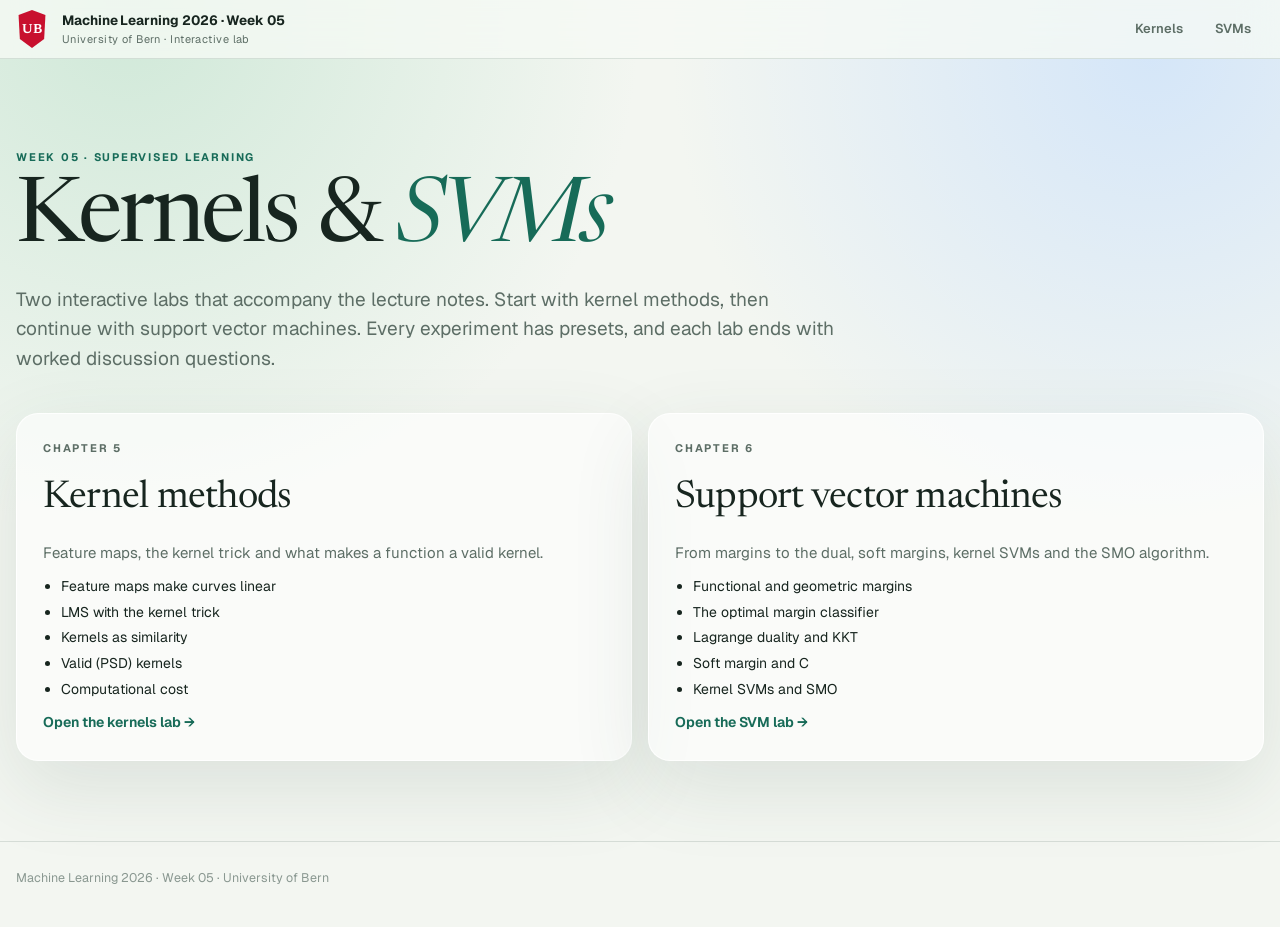
==== index.html @ 6f29e7f6 "Add Week 05 interactive labs: kernel methods and SVMs Co-Authored-By: Claude Opus 5.5 <noreply@anthr" ====
<!doctype html>
<html lang="en">
<head>
<meta charset="utf-8">
<meta name="viewport" content="width=device-width, initial-scale=1, viewport-fit=cover">
<title>Week 05 Interactive Labs</title>
<meta name="description" content="Interactive labs for Machine Learning 2026, Week 05: kernel methods and support vector machines.">
<link rel="preconnect" href="https://fonts.googleapis.com">
<link rel="preconnect" href="https://fonts.gstatic.com" crossorigin>
<link rel="stylesheet" href="https://fonts.googleapis.com/css2?family=Geist:wght@400;500;600;700&family=Geist+Mono:wght@400;600&family=Newsreader:ital,opsz,wght@0,6..72,400;0,6..72,500;1,6..72,400&display=swap">
<style>
/* Layout: sticky course header → hero with module sequence → tabbed lab modules (controls left, plots right) → worked questions.
   Visual system follows the UniBE interactive-labs Tutorial 02 look: soft green glass panels, serif display, blue/orange classes. */
:root {
  --bg: #f3f6f1;
  --bg-glow-a: rgba(180, 222, 197, .55);
  --bg-glow-b: rgba(188, 217, 255, .55);
  --fg: #17251f;
  --muted: #5d6e66;
  --faint: #8a9891;
  --line: rgba(37, 71, 58, .14);
  --panel: rgba(255, 255, 255, .58);
  --panel-2: rgba(251, 253, 250, .74);
  --panel-edge: rgba(255, 255, 255, .85);
  --header: rgba(247, 250, 245, .78);
  --primary: #176b58;
  --primary-2: #1e8f75;
  --primary-soft: rgba(225, 243, 235, .75);
  --primary-ink: #ffffff;
  --pos: #2563c9;
  --neg: #df7616;
  --pos-soft: rgba(37, 99, 201, .14);
  --neg-soft: rgba(223, 118, 22, .14);
  --bad: #c0392b;
  --good: #1f8a5b;
  --crest: #c8102e;
  --plot-bg: #fbfdfa;
  --plot-grid: rgba(30, 60, 50, .075);
  --plot-axis: rgba(30, 60, 50, .38);
  --plot-ink: #33463e;
  --shadow: 0 26px 80px rgba(46, 84, 65, .12);
  --font-display: 'Newsreader', Georgia, 'Times New Roman', serif;
  --font-body: 'Geist', 'Helvetica Neue', Arial, sans-serif;
  --font-mono: 'Geist Mono', ui-monospace, 'SF Mono', Menlo, monospace;
  --radius: 22px;
}
@media (prefers-color-scheme: dark) {
  :root:not([data-theme="light"]) {
    --bg: #0e1613;
    --bg-glow-a: rgba(40, 110, 85, .28);
    --bg-glow-b: rgba(50, 85, 140, .25);
    --fg: #e2ebe6;
    --muted: #9fb0a8;
    --faint: #73847c;
    --line: rgba(200, 230, 215, .12);
    --panel: rgba(24, 36, 31, .66);
    --panel-2: rgba(20, 30, 26, .8);
    --panel-edge: rgba(200, 230, 215, .08);
    --header: rgba(14, 22, 19, .82);
    --primary: #4cc19e;
    --primary-2: #2f9e7f;
    --primary-soft: rgba(76, 193, 158, .12);
    --primary-ink: #06130e;
    --pos: #6ea4ff;
    --neg: #f5a04e;
    --pos-soft: rgba(110, 164, 255, .18);
    --neg-soft: rgba(245, 160, 78, .18);
    --bad: #ff7a6b;
    --good: #5fd39c;
    --crest: #e0344d;
    --plot-bg: #111b17;
    --plot-grid: rgba(210, 235, 225, .07);
    --plot-axis: rgba(210, 235, 225, .35);
    --plot-ink: #c3d2cb;
    --shadow: 0 26px 80px rgba(0, 0, 0, .35);
    color-scheme: dark;
  }
}
:root[data-theme="dark"] {
  --bg: #0e1613;
  --bg-glow-a: rgba(40, 110, 85, .28);
  --bg-glow-b: rgba(50, 85, 140, .25);
  --fg: #e2ebe6;
  --muted: #9fb0a8;
  --faint: #73847c;
  --line: rgba(200, 230, 215, .12);
  --panel: rgba(24, 36, 31, .66);
  --panel-2: rgba(20, 30, 26, .8);
  --panel-edge: rgba(200, 230, 215, .08);
  --header: rgba(14, 22, 19, .82);
  --primary: #4cc19e;
  --primary-2: #2f9e7f;
  --primary-soft: rgba(76, 193, 158, .12);
  --primary-ink: #06130e;
  --pos: #6ea4ff;
  --neg: #f5a04e;
  --pos-soft: rgba(110, 164, 255, .18);
  --neg-soft: rgba(245, 160, 78, .18);
  --bad: #ff7a6b;
  --good: #5fd39c;
  --crest: #e0344d;
  --plot-bg: #111b17;
  --plot-grid: rgba(210, 235, 225, .07);
  --plot-axis: rgba(210, 235, 225, .35);
  --plot-ink: #c3d2cb;
  --shadow: 0 26px 80px rgba(0, 0, 0, .35);
  color-scheme: dark;
}

* { box-sizing: border-box; }
[hidden] { display: none !important; }
html { scroll-behavior: smooth; }
@media (prefers-reduced-motion: reduce) { html { scroll-behavior: auto; } * { transition: none !important; } }
body {
  margin: 0;
  color: var(--fg);
  background:
    radial-gradient(circle at 10% 2%, var(--bg-glow-a), transparent 32rem),
    radial-gradient(circle at 90% 6%, var(--bg-glow-b), transparent 30rem),
    var(--bg);
  background-color: var(--bg);
  font: 15px/1.55 var(--font-body);
}
button, input, select { font: inherit; color: inherit; }
button { cursor: pointer; }
a { color: var(--primary); }
:focus-visible { outline: 2px solid var(--primary); outline-offset: 2px; }
.wrap {
  max-width: 1440px; margin: 0 auto;
  padding-left: max(16px, env(safe-area-inset-left, 0px));
  padding-right: max(16px, env(safe-area-inset-right, 0px));
}

/* Header */
.site-header {
  position: sticky; top: env(safe-area-inset-top, 0px); z-index: 30;
  border-bottom: 1px solid var(--line);
  background: var(--header); backdrop-filter: blur(18px); -webkit-backdrop-filter: blur(18px);
}
.site-header .wrap { display: flex; align-items: center; justify-content: space-between; gap: 16px; padding-block: 10px; }
.brand { display: flex; align-items: center; gap: 14px; min-width: 0; text-decoration: none; color: inherit; }
.crest {
  flex: 0 0 auto; display: grid; place-items: center; width: 32px; height: 38px; color: #fff; background: var(--crest);
  clip-path: polygon(50% 0, 92% 13%, 88% 76%, 50% 100%, 12% 76%, 8% 13%);
  font: 600 13px/1 var(--font-display); letter-spacing: .02em;
}
.brand-text { display: flex; flex-direction: column; min-width: 0; }
.brand-text strong { font-size: 13.5px; letter-spacing: -.005em; white-space: nowrap; overflow: hidden; text-overflow: ellipsis; }
.brand-text span { font-size: 11px; color: var(--muted); letter-spacing: .04em; }
.site-nav { display: flex; gap: 6px; flex-wrap: wrap; justify-content: flex-end; }
.site-nav a {
  padding: 7px 12px; border-radius: 999px; color: var(--muted); text-decoration: none; font-size: 13px; font-weight: 600;
  border: 1px solid transparent;
}
.site-nav a:hover { background: var(--panel); }
.site-nav a[aria-current="page"] { color: var(--primary); border-color: var(--line); background: var(--panel); }

/* Hero */
.hero { display: grid; grid-template-columns: minmax(0, 1fr) 340px; gap: clamp(24px, 6vw, 90px); align-items: end; padding-block: clamp(40px, 7vw, 90px) 40px; }
.eyebrow, .kicker { margin: 0 0 12px; color: var(--primary); font-size: 11px; font-weight: 700; letter-spacing: .16em; text-transform: uppercase; }
.hero h1 { margin: 0; font-family: var(--font-display); font-weight: 400; font-size: clamp(44px, 7vw, 92px); line-height: .95; letter-spacing: -.035em; text-wrap: balance; }
.hero h1 em { font-style: italic; color: var(--primary); }
.hero-copy { max-width: 64ch; margin: 22px 0 0; color: var(--muted); font-size: clamp(15px, 1.5vw, 19px); }
.hero-card { padding: 20px 22px; border: 1px solid var(--panel-edge); border-radius: var(--radius); background: var(--panel); box-shadow: var(--shadow); backdrop-filter: blur(16px); }
.hero-card > span { color: var(--faint); font-size: 10.5px; font-weight: 700; letter-spacing: .15em; text-transform: uppercase; }
.hero-card ol { display: grid; gap: 0; margin: 10px 0 0; padding: 0; list-style: none; }
.hero-card li { display: flex; gap: 12px; align-items: baseline; padding: 9px 0; border-top: 1px solid var(--line); font-size: 14px; }
.hero-card li:first-child { border-top: 0; }
.hero-card b { color: var(--primary); font: 600 11px var(--font-mono); }
.hero-card a { color: inherit; text-decoration: none; }
.hero-card a:hover { color: var(--primary); }

/* Module tabs */
.module-nav {
  display: grid; grid-template-columns: repeat(var(--tabs, 5), minmax(0, 1fr)); gap: 6px; margin-bottom: 16px; padding: 6px;
  border: 1px solid var(--panel-edge); border-radius: 20px; background: var(--panel); backdrop-filter: blur(16px);
}
.module-nav button {
  display: flex; flex-direction: column; align-items: flex-start; gap: 2px; min-height: 58px; padding: 9px 14px;
  border: 0; border-radius: 14px; color: var(--muted); background: transparent; text-align: left; transition: background .15s ease, transform .15s ease;
}
.module-nav button:hover { background: var(--panel-2); }
.module-nav button[aria-selected="true"] { color: var(--primary-ink); background: linear-gradient(135deg, var(--primary), var(--primary-2)); box-shadow: 0 10px 24px rgba(23, 107, 88, .22); }
.module-nav strong { font-size: 14px; }
.module-nav small { font-size: 10px; font-weight: 650; letter-spacing: .07em; text-transform: uppercase; opacity: .8; }

.lab-module { padding: clamp(18px, 3.4vw, 44px); border: 1px solid var(--panel-edge); border-radius: 30px; background: var(--panel); box-shadow: var(--shadow); backdrop-filter: blur(22px); }
.module-heading { display: flex; justify-content: space-between; gap: 24px; align-items: flex-start; margin-bottom: 20px; }
.module-heading > div { min-width: 0; }
.module-heading h2 { margin: 0 0 8px; font-family: var(--font-display); font-weight: 400; font-size: clamp(30px, 3.6vw, 48px); letter-spacing: -.025em; line-height: 1.05; text-wrap: balance; }
.module-heading p.lead { max-width: 70ch; margin: 0; color: var(--muted); }
.callout { flex: 0 0 auto; max-width: 380px; padding: 12px 16px; border: 1px solid var(--line); border-radius: 16px; background: var(--primary-soft); color: var(--fg); font-size: 13px; }
.callout .src { display: block; margin-top: 4px; color: var(--muted); font-size: 11px; }

.preset-row { display: flex; flex-wrap: wrap; gap: 7px; align-items: center; margin-bottom: 12px; }
.preset-row > span { margin-right: 4px; color: var(--faint); font-size: 11px; font-weight: 700; letter-spacing: .08em; text-transform: uppercase; }
.chip {
  padding: 6px 12px; border: 1px solid var(--line); border-radius: 999px; background: var(--panel-2); font-size: 13px; font-weight: 550;
}
.chip:hover { border-color: var(--primary); }
.chip[aria-pressed="true"] { border-color: var(--primary); color: var(--primary-ink); background: var(--primary); }
.explainer { margin: 0 0 16px; padding: 13px 18px; border: 1px solid var(--line); border-left: 4px solid var(--primary); border-radius: 14px; background: var(--primary-soft); }
.explainer > span { display: block; margin-bottom: 4px; color: var(--primary); font-size: 10.5px; font-weight: 750; letter-spacing: .09em; text-transform: uppercase; }
.explainer p { max-width: 110ch; margin: 0; font-size: 14px; }

.lab-layout { display: grid; grid-template-columns: minmax(250px, 320px) minmax(0, 1fr); gap: 14px; }
.glass { border: 1px solid var(--panel-edge); border-radius: var(--radius); background: var(--panel-2); }
.controls { display: flex; flex-direction: column; gap: 16px; padding: 18px; min-width: 0; }
.controls h3 { margin: 0; font-size: 11px; font-weight: 750; letter-spacing: .1em; text-transform: uppercase; color: var(--faint); }
.ctl { display: grid; gap: 6px; }
.ctl-label { display: flex; justify-content: space-between; align-items: baseline; gap: 10px; font-size: 12.5px; color: var(--muted); }
.ctl-label i { color: var(--primary); font: italic 600 15px var(--font-display); margin-right: 4px; }
.ctl-label output { color: var(--fg); font: 600 12px var(--font-mono); font-variant-numeric: tabular-nums; white-space: nowrap; }
.ctl.is-disabled { opacity: .45; }
input[type="range"] { width: 100%; accent-color: var(--primary); margin: 0; height: 22px; }
select { width: 100%; padding: 7px 10px; border: 1px solid var(--line); border-radius: 10px; background: var(--panel-2); }
.seg { display: flex; flex-wrap: wrap; gap: 4px; padding: 3px; border: 1px solid var(--line); border-radius: 12px; }
.seg button { flex: 1 1 auto; padding: 6px 8px; border: 0; border-radius: 9px; background: transparent; color: var(--muted); font-size: 12.5px; font-weight: 600; }
.seg button[aria-pressed="true"] { background: var(--primary); color: var(--primary-ink); }
.check { display: flex; gap: 8px; align-items: center; font-size: 13px; color: var(--muted); }
.check input { accent-color: var(--primary); width: 16px; height: 16px; }
.btn-row { display: flex; flex-wrap: wrap; gap: 6px; }
.btn { padding: 8px 13px; border: 1px solid var(--line); border-radius: 11px; background: var(--panel); font-size: 13px; font-weight: 600; }
.btn:hover { border-color: var(--primary); }
.btn.primary { border-color: var(--primary); background: var(--primary); color: var(--primary-ink); }
.btn:disabled { opacity: .45; cursor: default; }
.hint { margin: 0; color: var(--faint); font-size: 12px; }

.visual { min-width: 0; overflow: hidden; display: flex; flex-direction: column; }
.toolbar { display: flex; justify-content: space-between; flex-wrap: wrap; gap: 6px 16px; padding: 11px 16px; border-bottom: 1px solid var(--line); color: var(--faint); font-size: 10.5px; font-weight: 700; letter-spacing: .08em; text-transform: uppercase; }
.legend { display: flex; flex-wrap: wrap; gap: 12px; text-transform: none; letter-spacing: 0; font-weight: 550; font-size: 12px; color: var(--muted); }
.legend span { display: inline-flex; align-items: center; gap: 6px; }
.sw { display: inline-block; width: 11px; height: 11px; border-radius: 50%; }
.sw.pos { background: var(--pos); }
.sw.neg { background: var(--neg); border-radius: 2px; }
.sw.line { width: 18px; height: 0; border-radius: 0; border-top: 2px solid var(--fg); }
.sw.dash { width: 18px; height: 0; border-radius: 0; border-top: 2px dashed var(--muted); }
.sw.sv { background: transparent; border: 2px solid var(--fg); }
.plots { display: grid; gap: 1px; background: var(--line); }
.plots.two { grid-template-columns: minmax(0, 1.35fr) minmax(0, 1fr); }
.plots.two-even { grid-template-columns: repeat(2, minmax(0, 1fr)); }
.plot-cell { position: relative; min-width: 0; background: var(--plot-bg); }
.plot-cell .cap { position: absolute; left: 12px; top: 8px; font-size: 10.5px; font-weight: 700; letter-spacing: .07em; text-transform: uppercase; color: var(--faint); pointer-events: none; }
canvas.plot { display: block; width: 100%; aspect-ratio: 4 / 3; touch-action: none; }
canvas.plot.wide { aspect-ratio: 16 / 9; }
canvas.plot.short { aspect-ratio: 5 / 2; }
canvas.plot.square { aspect-ratio: 1 / 1; }
canvas.plot.static { touch-action: auto; }

.readout { display: grid; grid-template-columns: repeat(auto-fit, minmax(150px, 1fr)); gap: 1px; background: var(--line); border-top: 1px solid var(--line); }
.readout div { padding: 10px 14px; background: var(--panel-2); min-width: 0; }
.readout dt { margin: 0; color: var(--faint); font-size: 10.5px; font-weight: 700; letter-spacing: .07em; text-transform: uppercase; }
.readout dd { margin: 2px 0 0; font: 600 14px var(--font-mono); font-variant-numeric: tabular-nums; overflow-wrap: anywhere; }
.status { padding: 11px 16px; border-top: 1px solid var(--line); font-size: 13.5px; color: var(--fg); background: var(--panel-2); }
.status b.ok { color: var(--good); }
.status b.bad { color: var(--bad); }
.tag { display: inline-block; padding: 1px 7px; border-radius: 6px; font: 600 11px var(--font-mono); }
.tag.ok { color: var(--good); background: color-mix(in srgb, var(--good) 14%, transparent); }
.tag.bad { color: var(--bad); background: color-mix(in srgb, var(--bad) 14%, transparent); }

.mat-wrap { overflow-x: auto; padding: 12px 16px; }
table.mat { border-collapse: collapse; font: 12px var(--font-mono); font-variant-numeric: tabular-nums; }
table.mat td, table.mat th { padding: 4px 8px; text-align: right; border: 1px solid var(--line); }
table.mat th { color: var(--faint); font-weight: 600; }

.math-block { overflow-x: auto; overflow-y: hidden; padding: 2px 0; }
mjx-container[display="true"] { margin: .5em 0 !important; }

/* Questions */
.questions { padding-block: 56px 80px; }
.questions > header { max-width: 72ch; margin-bottom: 22px; }
.questions h2 { margin: 0 0 8px; font-family: var(--font-display); font-weight: 400; font-size: clamp(30px, 3.6vw, 46px); letter-spacing: -.025em; }
.questions > header p { margin: 0; color: var(--muted); }
.q-list { display: grid; gap: 12px; }
.q { border: 1px solid var(--panel-edge); border-radius: var(--radius); background: var(--panel); }
.q > summary { display: grid; grid-template-columns: auto minmax(0, 1fr) auto; gap: 14px; align-items: baseline; padding: 18px 22px; cursor: pointer; list-style: none; }
.q > summary::-webkit-details-marker { display: none; }
.q-id { font: 600 12px var(--font-mono); color: var(--primary); }
.q-title { font-size: 16px; font-weight: 600; }
.q-title small { display: block; margin-top: 3px; color: var(--muted); font-size: 13.5px; font-weight: 400; }
.q-toggle { color: var(--faint); font-size: 12px; font-weight: 650; white-space: nowrap; }
.q[open] .q-toggle::after { content: ' ▴'; }
.q:not([open]) .q-toggle::after { content: ' ▾'; }
.q-body { display: grid; grid-template-columns: minmax(0, 1fr) minmax(0, 1fr); gap: 18px; padding: 0 22px 22px; }
.q-body > * { min-width: 0; }
.steps { margin: 0; padding: 0; list-style: none; counter-reset: step; display: grid; gap: 10px; }
.steps li { counter-increment: step; position: relative; padding-left: 34px; font-size: 14.5px; }
.steps li::before { content: counter(step); position: absolute; left: 0; top: 1px; display: grid; place-items: center; width: 22px; height: 22px; border-radius: 50%; background: var(--primary-soft); color: var(--primary); font: 600 11px var(--font-mono); }
.q-side { display: flex; flex-direction: column; gap: 12px; }
.result { padding: 12px 16px; border: 1px solid var(--line); border-radius: 14px; background: var(--panel-2); font-size: 14px; }
.result > span, .takeaway > span { display: block; margin-bottom: 4px; font-size: 10.5px; font-weight: 750; letter-spacing: .09em; text-transform: uppercase; color: var(--faint); }
.takeaway { padding: 12px 16px; border-left: 4px solid var(--neg); border-radius: 12px; background: var(--neg-soft); font-size: 14px; }
.q-side canvas.plot { border-radius: 14px; border: 1px solid var(--line); background: var(--plot-bg); }

footer.site-footer { padding-block: 26px 40px; border-top: 1px solid var(--line); color: var(--faint); font-size: 12.5px; }
footer.site-footer .wrap { display: flex; flex-wrap: wrap; justify-content: space-between; gap: 10px; }

@media (max-width: 1080px) {
  .hero { grid-template-columns: 1fr; }
  .module-nav { grid-template-columns: repeat(3, minmax(0, 1fr)); }
  .lab-layout { grid-template-columns: 1fr; }
  .plots.two { grid-template-columns: 1fr; }
  .q-body { grid-template-columns: 1fr; }
}
@media (max-width: 640px) {
  .module-heading { flex-direction: column; }
  .callout { max-width: 100%; align-self: stretch; }
  .module-nav { grid-template-columns: repeat(2, minmax(0, 1fr)); }
  .plots.two-even { grid-template-columns: 1fr; }
  .site-nav a.opt { display: none; }
  .brand-text span { display: none; }
  .q > summary { grid-template-columns: auto minmax(0, 1fr); }
  .q-toggle { grid-column: 2; }
  .lab-module { border-radius: 22px; }
}

/* Keep wide equations inside their boxes on narrow screens */
.callout { min-width: 0; overflow-x: auto; overflow-y: hidden; }
mjx-container[display="true"] { max-width: 100%; overflow-x: auto; overflow-y: hidden; }
.steps li, .q-title, .result, .takeaway, .lead, .explainer p, .hint, .status { min-width: 0; overflow-x: auto; overflow-y: hidden; }

</style>
<style>
  .lab-cards { display: grid; grid-template-columns: repeat(2, minmax(0, 1fr)); gap: 16px; padding-bottom: 80px; }
  .lab-card { display: flex; flex-direction: column; gap: 12px; padding: 26px; border: 1px solid var(--panel-edge); border-radius: var(--radius); background: var(--panel); box-shadow: var(--shadow); color: inherit; text-decoration: none; transition: transform .15s ease, border-color .15s ease; }
  .lab-card:hover { transform: translateY(-2px); border-color: var(--primary); }
  .lab-card h2 { margin: 0; font-family: var(--font-display); font-weight: 400; font-size: clamp(28px, 3vw, 40px); letter-spacing: -.02em; }
  .lab-card p { margin: 0; color: var(--muted); }
  .lab-card ul { margin: 0; padding-left: 18px; color: var(--fg); font-size: 14px; display: grid; gap: 4px; }
  .lab-card .go { margin-top: auto; color: var(--primary); font-weight: 650; font-size: 14px; }
  @media (max-width: 760px) { .lab-cards { grid-template-columns: 1fr; } }
</style>
</head>
<body>
<header class="site-header">
  <div class="wrap">
    <a class="brand" href="./">
      <span class="crest" aria-hidden="true">UB</span>
      <span class="brand-text"><strong>Machine Learning 2026 · Week 05</strong><span>University of Bern · Interactive lab</span></span>
    </a>
    <nav class="site-nav" aria-label="Labs">
      <a href="kernels.html">Kernels</a>
      <a href="svm.html">SVMs</a>
    </nav>
  </div>
</header>
<main>
  <section class="wrap hero" style="grid-template-columns: 1fr">
    <div>
      <p class="eyebrow">Week 05 · Supervised learning</p>
      <h1>Kernels &amp; <em>SVMs</em></h1>
      <p class="hero-copy">Two interactive labs that accompany the lecture notes. Start with kernel methods, then continue with support vector machines. Every experiment has presets, and each lab ends with worked discussion questions.</p>
    </div>
  </section>
  <section class="wrap lab-cards">
    <a class="lab-card" href="kernels.html">
      <p class="kicker" style="margin:0">Chapter 5</p>
      <h2>Kernel methods</h2>
      <p>Feature maps, the kernel trick and what makes a function a valid kernel.</p>
      <ul>
        <li>Feature maps make curves linear</li>
        <li>LMS with the kernel trick</li>
        <li>Kernels as similarity</li>
        <li>Valid (PSD) kernels</li>
        <li>Computational cost</li>
      </ul>
      <span class="go">Open the kernels lab →</span>
    </a>
    <a class="lab-card" href="svm.html">
      <p class="kicker" style="margin:0">Chapter 6</p>
      <h2>Support vector machines</h2>
      <p>From margins to the dual, soft margins, kernel SVMs and the SMO algorithm.</p>
      <ul>
        <li>Functional and geometric margins</li>
        <li>The optimal margin classifier</li>
        <li>Lagrange duality and KKT</li>
        <li>Soft margin and C</li>
        <li>Kernel SVMs and SMO</li>
      </ul>
      <span class="go">Open the SVM lab →</span>
    </a>
  </section>
</main>
<footer class="site-footer">
  <div class="wrap"><span>Machine Learning 2026 · Week 05 · University of Bern</span></div>
</footer>
</body>
</html>
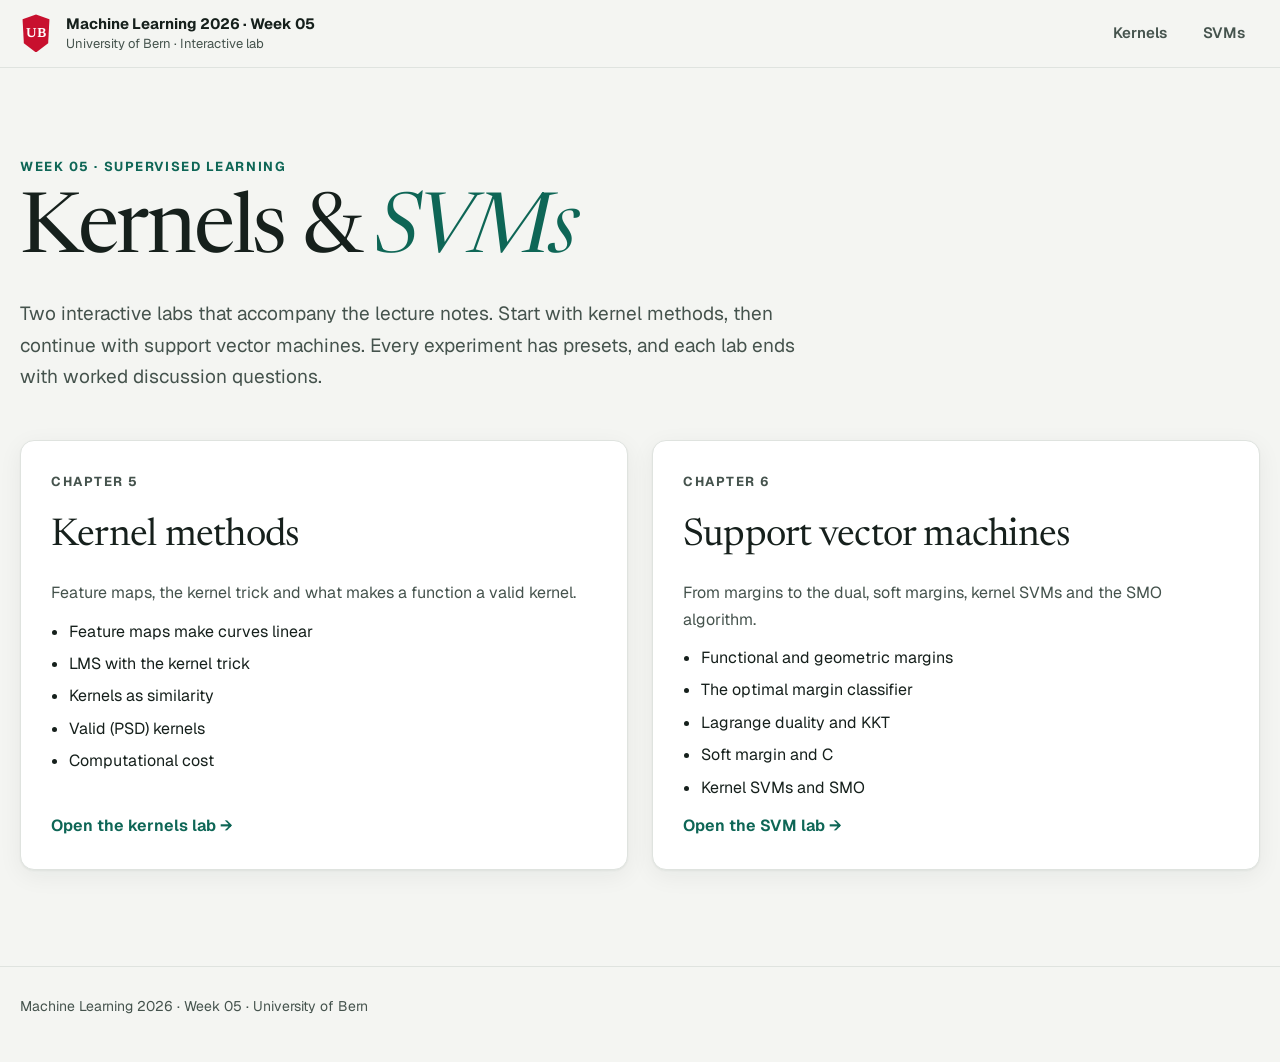
==== commit 23ffea31: "Calmer, more readable theme: solid surfaces, larger type, more spacing Co-Authored-By: Claude Opus 5" ====
--- a/index.html
+++ b/index.html
@@ -10,308 +10,307 @@
 <link rel="stylesheet" href="https://fonts.googleapis.com/css2?family=Geist:wght@400;500;600;700&family=Geist+Mono:wght@400;600&family=Newsreader:ital,opsz,wght@0,6..72,400;0,6..72,500;1,6..72,400&display=swap">
 <style>
 /* Layout: sticky course header → hero with module sequence → tabbed lab modules (controls left, plots right) → worked questions.
-   Visual system follows the UniBE interactive-labs Tutorial 02 look: soft green glass panels, serif display, blue/orange classes. */
+   Visual system: calm paper background, solid white surfaces, high-contrast ink, one deep-teal accent, blue/orange classes. */
 :root {
-  --bg: #f3f6f1;
-  --bg-glow-a: rgba(180, 222, 197, .55);
-  --bg-glow-b: rgba(188, 217, 255, .55);
-  --fg: #17251f;
-  --muted: #5d6e66;
-  --faint: #8a9891;
-  --line: rgba(37, 71, 58, .14);
-  --panel: rgba(255, 255, 255, .58);
-  --panel-2: rgba(251, 253, 250, .74);
-  --panel-edge: rgba(255, 255, 255, .85);
-  --header: rgba(247, 250, 245, .78);
-  --primary: #176b58;
-  --primary-2: #1e8f75;
-  --primary-soft: rgba(225, 243, 235, .75);
+  --bg: #f4f5f2;
+  --surface: #ffffff;
+  --surface-2: #f8f9f7;
+  --fg: #16201c;
+  --muted: #45534d;
+  --faint: #66746e;
+  --line: #dfe3df;
+  --line-strong: #c9cfca;
+  --header: rgba(244, 245, 242, .94);
+  --primary: #0e6656;
+  --primary-hover: #0b5547;
+  --primary-soft: #e6f2ee;
   --primary-ink: #ffffff;
-  --pos: #2563c9;
-  --neg: #df7616;
-  --pos-soft: rgba(37, 99, 201, .14);
-  --neg-soft: rgba(223, 118, 22, .14);
-  --bad: #c0392b;
-  --good: #1f8a5b;
+  --pos: #2160c4;
+  --neg: #d9700f;
+  --pos-soft: #e8effa;
+  --neg-soft: #fcf1e6;
+  --bad: #b8322a;
+  --good: #1b7d52;
   --crest: #c8102e;
-  --plot-bg: #fbfdfa;
-  --plot-grid: rgba(30, 60, 50, .075);
-  --plot-axis: rgba(30, 60, 50, .38);
-  --plot-ink: #33463e;
-  --shadow: 0 26px 80px rgba(46, 84, 65, .12);
+  --plot-bg: #ffffff;
+  --plot-grid: rgba(22, 32, 28, .07);
+  --plot-axis: rgba(22, 32, 28, .4);
+  --plot-ink: #33413b;
+  --shadow: 0 1px 2px rgba(22, 32, 28, .05), 0 6px 24px rgba(22, 32, 28, .06);
   --font-display: 'Newsreader', Georgia, 'Times New Roman', serif;
   --font-body: 'Geist', 'Helvetica Neue', Arial, sans-serif;
   --font-mono: 'Geist Mono', ui-monospace, 'SF Mono', Menlo, monospace;
-  --radius: 22px;
+  --radius: 14px;
 }
 @media (prefers-color-scheme: dark) {
   :root:not([data-theme="light"]) {
-    --bg: #0e1613;
-    --bg-glow-a: rgba(40, 110, 85, .28);
-    --bg-glow-b: rgba(50, 85, 140, .25);
-    --fg: #e2ebe6;
-    --muted: #9fb0a8;
-    --faint: #73847c;
-    --line: rgba(200, 230, 215, .12);
-    --panel: rgba(24, 36, 31, .66);
-    --panel-2: rgba(20, 30, 26, .8);
-    --panel-edge: rgba(200, 230, 215, .08);
-    --header: rgba(14, 22, 19, .82);
-    --primary: #4cc19e;
-    --primary-2: #2f9e7f;
-    --primary-soft: rgba(76, 193, 158, .12);
-    --primary-ink: #06130e;
-    --pos: #6ea4ff;
-    --neg: #f5a04e;
-    --pos-soft: rgba(110, 164, 255, .18);
-    --neg-soft: rgba(245, 160, 78, .18);
-    --bad: #ff7a6b;
-    --good: #5fd39c;
+    --bg: #111614;
+    --surface: #181f1c;
+    --surface-2: #1d2521;
+    --fg: #e9efec;
+    --muted: #b6c3bd;
+    --faint: #93a29b;
+    --line: #2a3430;
+    --line-strong: #3a4641;
+    --header: rgba(17, 22, 20, .94);
+    --primary: #4fc4a3;
+    --primary-hover: #6dd3b6;
+    --primary-soft: #1a302a;
+    --primary-ink: #08140f;
+    --pos: #74a8ff;
+    --neg: #f5a24f;
+    --pos-soft: #1b2638;
+    --neg-soft: #33261a;
+    --bad: #ff8577;
+    --good: #66d6a2;
     --crest: #e0344d;
-    --plot-bg: #111b17;
-    --plot-grid: rgba(210, 235, 225, .07);
-    --plot-axis: rgba(210, 235, 225, .35);
-    --plot-ink: #c3d2cb;
-    --shadow: 0 26px 80px rgba(0, 0, 0, .35);
+    --plot-bg: #161d1a;
+    --plot-grid: rgba(233, 239, 236, .07);
+    --plot-axis: rgba(233, 239, 236, .38);
+    --plot-ink: #c8d4ce;
+    --shadow: 0 1px 2px rgba(0, 0, 0, .3), 0 6px 24px rgba(0, 0, 0, .25);
     color-scheme: dark;
   }
 }
 :root[data-theme="dark"] {
-  --bg: #0e1613;
-  --bg-glow-a: rgba(40, 110, 85, .28);
-  --bg-glow-b: rgba(50, 85, 140, .25);
-  --fg: #e2ebe6;
-  --muted: #9fb0a8;
-  --faint: #73847c;
-  --line: rgba(200, 230, 215, .12);
-  --panel: rgba(24, 36, 31, .66);
-  --panel-2: rgba(20, 30, 26, .8);
-  --panel-edge: rgba(200, 230, 215, .08);
-  --header: rgba(14, 22, 19, .82);
-  --primary: #4cc19e;
-  --primary-2: #2f9e7f;
-  --primary-soft: rgba(76, 193, 158, .12);
-  --primary-ink: #06130e;
-  --pos: #6ea4ff;
-  --neg: #f5a04e;
-  --pos-soft: rgba(110, 164, 255, .18);
-  --neg-soft: rgba(245, 160, 78, .18);
-  --bad: #ff7a6b;
-  --good: #5fd39c;
+  --bg: #111614;
+  --surface: #181f1c;
+  --surface-2: #1d2521;
+  --fg: #e9efec;
+  --muted: #b6c3bd;
+  --faint: #93a29b;
+  --line: #2a3430;
+  --line-strong: #3a4641;
+  --header: rgba(17, 22, 20, .94);
+  --primary: #4fc4a3;
+  --primary-hover: #6dd3b6;
+  --primary-soft: #1a302a;
+  --primary-ink: #08140f;
+  --pos: #74a8ff;
+  --neg: #f5a24f;
+  --pos-soft: #1b2638;
+  --neg-soft: #33261a;
+  --bad: #ff8577;
+  --good: #66d6a2;
   --crest: #e0344d;
-  --plot-bg: #111b17;
-  --plot-grid: rgba(210, 235, 225, .07);
-  --plot-axis: rgba(210, 235, 225, .35);
-  --plot-ink: #c3d2cb;
-  --shadow: 0 26px 80px rgba(0, 0, 0, .35);
+  --plot-bg: #161d1a;
+  --plot-grid: rgba(233, 239, 236, .07);
+  --plot-axis: rgba(233, 239, 236, .38);
+  --plot-ink: #c8d4ce;
+  --shadow: 0 1px 2px rgba(0, 0, 0, .3), 0 6px 24px rgba(0, 0, 0, .25);
   color-scheme: dark;
 }
 
 * { box-sizing: border-box; }
 [hidden] { display: none !important; }
-html { scroll-behavior: smooth; }
+html { scroll-behavior: smooth; -webkit-text-size-adjust: 100%; }
 @media (prefers-reduced-motion: reduce) { html { scroll-behavior: auto; } * { transition: none !important; } }
 body {
   margin: 0;
   color: var(--fg);
-  background:
-    radial-gradient(circle at 10% 2%, var(--bg-glow-a), transparent 32rem),
-    radial-gradient(circle at 90% 6%, var(--bg-glow-b), transparent 30rem),
-    var(--bg);
-  background-color: var(--bg);
-  font: 15px/1.55 var(--font-body);
+  background: var(--bg);
+  font: 16px/1.65 var(--font-body);
+  -webkit-font-smoothing: antialiased;
 }
 button, input, select { font: inherit; color: inherit; }
 button { cursor: pointer; }
-a { color: var(--primary); }
+a { color: var(--primary); text-underline-offset: 2px; }
 :focus-visible { outline: 2px solid var(--primary); outline-offset: 2px; }
 .wrap {
-  max-width: 1440px; margin: 0 auto;
-  padding-left: max(16px, env(safe-area-inset-left, 0px));
-  padding-right: max(16px, env(safe-area-inset-right, 0px));
+  max-width: 1360px; margin: 0 auto;
+  padding-left: max(20px, env(safe-area-inset-left, 0px));
+  padding-right: max(20px, env(safe-area-inset-right, 0px));
 }
 
 /* Header */
 .site-header {
   position: sticky; top: env(safe-area-inset-top, 0px); z-index: 30;
   border-bottom: 1px solid var(--line);
-  background: var(--header); backdrop-filter: blur(18px); -webkit-backdrop-filter: blur(18px);
-}
-.site-header .wrap { display: flex; align-items: center; justify-content: space-between; gap: 16px; padding-block: 10px; }
+  background: var(--header); backdrop-filter: blur(10px); -webkit-backdrop-filter: blur(10px);
+}
+.site-header .wrap { display: flex; align-items: center; justify-content: space-between; gap: 16px; padding-block: 12px; }
 .brand { display: flex; align-items: center; gap: 14px; min-width: 0; text-decoration: none; color: inherit; }
 .crest {
   flex: 0 0 auto; display: grid; place-items: center; width: 32px; height: 38px; color: #fff; background: var(--crest);
   clip-path: polygon(50% 0, 92% 13%, 88% 76%, 50% 100%, 12% 76%, 8% 13%);
   font: 600 13px/1 var(--font-display); letter-spacing: .02em;
 }
-.brand-text { display: flex; flex-direction: column; min-width: 0; }
-.brand-text strong { font-size: 13.5px; letter-spacing: -.005em; white-space: nowrap; overflow: hidden; text-overflow: ellipsis; }
-.brand-text span { font-size: 11px; color: var(--muted); letter-spacing: .04em; }
+.brand-text { display: flex; flex-direction: column; min-width: 0; line-height: 1.35; }
+.brand-text strong { font-size: 15px; white-space: nowrap; overflow: hidden; text-overflow: ellipsis; }
+.brand-text span { font-size: 13px; color: var(--muted); }
 .site-nav { display: flex; gap: 6px; flex-wrap: wrap; justify-content: flex-end; }
 .site-nav a {
-  padding: 7px 12px; border-radius: 999px; color: var(--muted); text-decoration: none; font-size: 13px; font-weight: 600;
+  padding: 8px 14px; border-radius: 999px; color: var(--muted); text-decoration: none; font-size: 15px; font-weight: 600;
   border: 1px solid transparent;
 }
-.site-nav a:hover { background: var(--panel); }
-.site-nav a[aria-current="page"] { color: var(--primary); border-color: var(--line); background: var(--panel); }
+.site-nav a:hover { background: var(--surface); color: var(--fg); }
+.site-nav a[aria-current="page"] { color: var(--primary); border-color: var(--line); background: var(--surface); }
 
 /* Hero */
-.hero { display: grid; grid-template-columns: minmax(0, 1fr) 340px; gap: clamp(24px, 6vw, 90px); align-items: end; padding-block: clamp(40px, 7vw, 90px) 40px; }
-.eyebrow, .kicker { margin: 0 0 12px; color: var(--primary); font-size: 11px; font-weight: 700; letter-spacing: .16em; text-transform: uppercase; }
-.hero h1 { margin: 0; font-family: var(--font-display); font-weight: 400; font-size: clamp(44px, 7vw, 92px); line-height: .95; letter-spacing: -.035em; text-wrap: balance; }
+.hero { display: grid; grid-template-columns: minmax(0, 1fr) 360px; gap: clamp(28px, 6vw, 80px); align-items: end; padding-block: clamp(48px, 7vw, 88px) 48px; }
+.eyebrow, .kicker { margin: 0 0 14px; color: var(--primary); font-size: 13px; font-weight: 700; letter-spacing: .12em; text-transform: uppercase; }
+.hero h1 { margin: 0; font-family: var(--font-display); font-weight: 400; font-size: clamp(44px, 6.5vw, 84px); line-height: 1; letter-spacing: -.03em; text-wrap: balance; }
 .hero h1 em { font-style: italic; color: var(--primary); }
-.hero-copy { max-width: 64ch; margin: 22px 0 0; color: var(--muted); font-size: clamp(15px, 1.5vw, 19px); }
-.hero-card { padding: 20px 22px; border: 1px solid var(--panel-edge); border-radius: var(--radius); background: var(--panel); box-shadow: var(--shadow); backdrop-filter: blur(16px); }
-.hero-card > span { color: var(--faint); font-size: 10.5px; font-weight: 700; letter-spacing: .15em; text-transform: uppercase; }
-.hero-card ol { display: grid; gap: 0; margin: 10px 0 0; padding: 0; list-style: none; }
-.hero-card li { display: flex; gap: 12px; align-items: baseline; padding: 9px 0; border-top: 1px solid var(--line); font-size: 14px; }
+.hero-copy { max-width: 62ch; margin: 24px 0 0; color: var(--muted); font-size: clamp(17px, 1.5vw, 19px); line-height: 1.65; }
+.hero-card { padding: 22px 24px; border: 1px solid var(--line); border-radius: var(--radius); background: var(--surface); box-shadow: var(--shadow); }
+.hero-card > span { color: var(--faint); font-size: 12px; font-weight: 700; letter-spacing: .12em; text-transform: uppercase; }
+.hero-card ol { display: grid; margin: 10px 0 0; padding: 0; list-style: none; }
+.hero-card li { display: flex; gap: 14px; align-items: baseline; padding: 11px 0; border-top: 1px solid var(--line); font-size: 16px; }
 .hero-card li:first-child { border-top: 0; }
-.hero-card b { color: var(--primary); font: 600 11px var(--font-mono); }
+.hero-card b { flex: 0 0 2.4em; color: var(--primary); font: 600 13px var(--font-mono); }
 .hero-card a { color: inherit; text-decoration: none; }
-.hero-card a:hover { color: var(--primary); }
+.hero-card a:hover { color: var(--primary); text-decoration: underline; }
 
 /* Module tabs */
 .module-nav {
-  display: grid; grid-template-columns: repeat(var(--tabs, 5), minmax(0, 1fr)); gap: 6px; margin-bottom: 16px; padding: 6px;
-  border: 1px solid var(--panel-edge); border-radius: 20px; background: var(--panel); backdrop-filter: blur(16px);
+  display: grid; grid-template-columns: repeat(var(--tabs, 5), minmax(0, 1fr)); gap: 6px; margin-bottom: 24px; padding: 6px;
+  border: 1px solid var(--line); border-radius: calc(var(--radius) + 4px); background: var(--surface);
 }
 .module-nav button {
-  display: flex; flex-direction: column; align-items: flex-start; gap: 2px; min-height: 58px; padding: 9px 14px;
-  border: 0; border-radius: 14px; color: var(--muted); background: transparent; text-align: left; transition: background .15s ease, transform .15s ease;
-}
-.module-nav button:hover { background: var(--panel-2); }
-.module-nav button[aria-selected="true"] { color: var(--primary-ink); background: linear-gradient(135deg, var(--primary), var(--primary-2)); box-shadow: 0 10px 24px rgba(23, 107, 88, .22); }
-.module-nav strong { font-size: 14px; }
-.module-nav small { font-size: 10px; font-weight: 650; letter-spacing: .07em; text-transform: uppercase; opacity: .8; }
-
-.lab-module { padding: clamp(18px, 3.4vw, 44px); border: 1px solid var(--panel-edge); border-radius: 30px; background: var(--panel); box-shadow: var(--shadow); backdrop-filter: blur(22px); }
-.module-heading { display: flex; justify-content: space-between; gap: 24px; align-items: flex-start; margin-bottom: 20px; }
+  display: flex; flex-direction: column; align-items: flex-start; gap: 2px; min-height: 64px; padding: 10px 16px;
+  border: 0; border-radius: var(--radius); color: var(--muted); background: transparent; text-align: left; transition: background .15s ease;
+}
+.module-nav button:hover { background: var(--surface-2); color: var(--fg); }
+.module-nav button[aria-selected="true"] { color: var(--primary-ink); background: var(--primary); }
+.module-nav strong { font-size: 16px; line-height: 1.3; }
+.module-nav small { font-size: 12px; font-weight: 650; letter-spacing: .06em; text-transform: uppercase; opacity: .85; }
+
+.lab-module { padding: clamp(22px, 4vw, 48px); border: 1px solid var(--line); border-radius: calc(var(--radius) + 8px); background: var(--surface); box-shadow: var(--shadow); }
+.module-heading { display: flex; justify-content: space-between; gap: 36px; align-items: flex-start; margin-bottom: 32px; }
 .module-heading > div { min-width: 0; }
-.module-heading h2 { margin: 0 0 8px; font-family: var(--font-display); font-weight: 400; font-size: clamp(30px, 3.6vw, 48px); letter-spacing: -.025em; line-height: 1.05; text-wrap: balance; }
-.module-heading p.lead { max-width: 70ch; margin: 0; color: var(--muted); }
-.callout { flex: 0 0 auto; max-width: 380px; padding: 12px 16px; border: 1px solid var(--line); border-radius: 16px; background: var(--primary-soft); color: var(--fg); font-size: 13px; }
-.callout .src { display: block; margin-top: 4px; color: var(--muted); font-size: 11px; }
-
-.preset-row { display: flex; flex-wrap: wrap; gap: 7px; align-items: center; margin-bottom: 12px; }
-.preset-row > span { margin-right: 4px; color: var(--faint); font-size: 11px; font-weight: 700; letter-spacing: .08em; text-transform: uppercase; }
+.module-heading h2 { margin: 0 0 14px; font-family: var(--font-display); font-weight: 400; font-size: clamp(32px, 3.6vw, 46px); letter-spacing: -.02em; line-height: 1.1; text-wrap: balance; }
+.module-heading p.lead { max-width: 68ch; margin: 0; color: var(--muted); font-size: 17px; line-height: 1.7; }
+.callout { flex: 0 0 auto; max-width: 400px; padding: 16px 20px; border: 1px solid var(--line); border-radius: var(--radius); background: var(--surface-2); color: var(--fg); font-size: 15px; }
+.callout .src { display: block; margin-top: 6px; color: var(--faint); font-size: 13px; }
+
+.preset-row { display: flex; flex-wrap: wrap; gap: 8px; align-items: center; margin-bottom: 16px; }
+.preset-row > span { margin-right: 6px; color: var(--faint); font-size: 12px; font-weight: 700; letter-spacing: .1em; text-transform: uppercase; }
 .chip {
-  padding: 6px 12px; border: 1px solid var(--line); border-radius: 999px; background: var(--panel-2); font-size: 13px; font-weight: 550;
-}
-.chip:hover { border-color: var(--primary); }
+  padding: 8px 15px; border: 1px solid var(--line-strong); border-radius: 999px; background: var(--surface); font-size: 14.5px; font-weight: 550;
+}
+.chip:hover { border-color: var(--primary); color: var(--primary); }
 .chip[aria-pressed="true"] { border-color: var(--primary); color: var(--primary-ink); background: var(--primary); }
-.explainer { margin: 0 0 16px; padding: 13px 18px; border: 1px solid var(--line); border-left: 4px solid var(--primary); border-radius: 14px; background: var(--primary-soft); }
-.explainer > span { display: block; margin-bottom: 4px; color: var(--primary); font-size: 10.5px; font-weight: 750; letter-spacing: .09em; text-transform: uppercase; }
-.explainer p { max-width: 110ch; margin: 0; font-size: 14px; }
-
-.lab-layout { display: grid; grid-template-columns: minmax(250px, 320px) minmax(0, 1fr); gap: 14px; }
-.glass { border: 1px solid var(--panel-edge); border-radius: var(--radius); background: var(--panel-2); }
-.controls { display: flex; flex-direction: column; gap: 16px; padding: 18px; min-width: 0; }
-.controls h3 { margin: 0; font-size: 11px; font-weight: 750; letter-spacing: .1em; text-transform: uppercase; color: var(--faint); }
-.ctl { display: grid; gap: 6px; }
-.ctl-label { display: flex; justify-content: space-between; align-items: baseline; gap: 10px; font-size: 12.5px; color: var(--muted); }
-.ctl-label i { color: var(--primary); font: italic 600 15px var(--font-display); margin-right: 4px; }
-.ctl-label output { color: var(--fg); font: 600 12px var(--font-mono); font-variant-numeric: tabular-nums; white-space: nowrap; }
+.explainer { margin: 0 0 28px; padding: 16px 22px; border-left: 4px solid var(--primary); border-radius: 0 var(--radius) var(--radius) 0; background: var(--primary-soft); }
+.explainer > span { display: block; margin-bottom: 6px; color: var(--primary); font-size: 12px; font-weight: 750; letter-spacing: .1em; text-transform: uppercase; }
+.explainer p { max-width: 95ch; margin: 0; font-size: 16px; line-height: 1.65; }
+
+.lab-layout { display: grid; grid-template-columns: minmax(270px, 330px) minmax(0, 1fr); gap: 24px; }
+.glass { border: 1px solid var(--line); border-radius: var(--radius); background: var(--surface); }
+.controls { display: flex; flex-direction: column; gap: 22px; padding: 22px 22px 24px; min-width: 0; background: var(--surface-2); }
+.controls h3 { margin: 4px 0 -6px; font-size: 12px; font-weight: 750; letter-spacing: .1em; text-transform: uppercase; color: var(--faint); }
+.controls h3:first-child { margin-top: 0; }
+.ctl { display: grid; gap: 8px; }
+.ctl-label { display: flex; justify-content: space-between; align-items: baseline; gap: 10px; font-size: 14.5px; color: var(--muted); }
+.ctl-label i { color: var(--primary); font: italic 600 17px var(--font-display); margin-right: 5px; }
+.ctl-label output { color: var(--fg); font: 600 14px var(--font-mono); font-variant-numeric: tabular-nums; white-space: nowrap; }
 .ctl.is-disabled { opacity: .45; }
-input[type="range"] { width: 100%; accent-color: var(--primary); margin: 0; height: 22px; }
-select { width: 100%; padding: 7px 10px; border: 1px solid var(--line); border-radius: 10px; background: var(--panel-2); }
-.seg { display: flex; flex-wrap: wrap; gap: 4px; padding: 3px; border: 1px solid var(--line); border-radius: 12px; }
-.seg button { flex: 1 1 auto; padding: 6px 8px; border: 0; border-radius: 9px; background: transparent; color: var(--muted); font-size: 12.5px; font-weight: 600; }
+input[type="range"] { width: 100%; accent-color: var(--primary); margin: 0; height: 24px; }
+select { width: 100%; padding: 9px 12px; border: 1px solid var(--line-strong); border-radius: 10px; background: var(--surface); font-size: 15px; }
+.seg { display: flex; flex-wrap: wrap; gap: 4px; padding: 4px; border: 1px solid var(--line-strong); border-radius: 12px; background: var(--surface); }
+.seg button { flex: 1 1 auto; padding: 8px 10px; border: 0; border-radius: 9px; background: transparent; color: var(--muted); font-size: 14px; font-weight: 600; }
+.seg button:hover { color: var(--fg); }
 .seg button[aria-pressed="true"] { background: var(--primary); color: var(--primary-ink); }
-.check { display: flex; gap: 8px; align-items: center; font-size: 13px; color: var(--muted); }
-.check input { accent-color: var(--primary); width: 16px; height: 16px; }
-.btn-row { display: flex; flex-wrap: wrap; gap: 6px; }
-.btn { padding: 8px 13px; border: 1px solid var(--line); border-radius: 11px; background: var(--panel); font-size: 13px; font-weight: 600; }
-.btn:hover { border-color: var(--primary); }
+.check { display: flex; gap: 10px; align-items: center; font-size: 15px; color: var(--fg); }
+.check input { accent-color: var(--primary); width: 18px; height: 18px; flex: 0 0 auto; }
+.btn-row { display: flex; flex-wrap: wrap; gap: 8px; }
+.btn { padding: 9px 15px; border: 1px solid var(--line-strong); border-radius: 10px; background: var(--surface); font-size: 14.5px; font-weight: 600; }
+.btn:hover { border-color: var(--primary); color: var(--primary); }
 .btn.primary { border-color: var(--primary); background: var(--primary); color: var(--primary-ink); }
+.btn.primary:hover { background: var(--primary-hover); color: var(--primary-ink); }
 .btn:disabled { opacity: .45; cursor: default; }
-.hint { margin: 0; color: var(--faint); font-size: 12px; }
+.hint { margin: 0; color: var(--muted); font-size: 14px; line-height: 1.6; }
 
 .visual { min-width: 0; overflow: hidden; display: flex; flex-direction: column; }
-.toolbar { display: flex; justify-content: space-between; flex-wrap: wrap; gap: 6px 16px; padding: 11px 16px; border-bottom: 1px solid var(--line); color: var(--faint); font-size: 10.5px; font-weight: 700; letter-spacing: .08em; text-transform: uppercase; }
-.legend { display: flex; flex-wrap: wrap; gap: 12px; text-transform: none; letter-spacing: 0; font-weight: 550; font-size: 12px; color: var(--muted); }
-.legend span { display: inline-flex; align-items: center; gap: 6px; }
-.sw { display: inline-block; width: 11px; height: 11px; border-radius: 50%; }
+.toolbar { display: flex; justify-content: space-between; align-items: center; flex-wrap: wrap; gap: 8px 20px; padding: 14px 20px; border-bottom: 1px solid var(--line); color: var(--faint); font-size: 12px; font-weight: 700; letter-spacing: .08em; text-transform: uppercase; }
+.legend { display: flex; flex-wrap: wrap; gap: 8px 16px; text-transform: none; letter-spacing: 0; font-weight: 500; font-size: 14px; color: var(--muted); }
+.legend span { display: inline-flex; align-items: center; gap: 7px; }
+.sw { display: inline-block; width: 12px; height: 12px; border-radius: 50%; }
 .sw.pos { background: var(--pos); }
 .sw.neg { background: var(--neg); border-radius: 2px; }
-.sw.line { width: 18px; height: 0; border-radius: 0; border-top: 2px solid var(--fg); }
-.sw.dash { width: 18px; height: 0; border-radius: 0; border-top: 2px dashed var(--muted); }
+.sw.line { width: 20px; height: 0; border-radius: 0; border-top: 2px solid var(--fg); }
+.sw.dash { width: 20px; height: 0; border-radius: 0; border-top: 2px dashed var(--muted); }
 .sw.sv { background: transparent; border: 2px solid var(--fg); }
 .plots { display: grid; gap: 1px; background: var(--line); }
 .plots.two { grid-template-columns: minmax(0, 1.35fr) minmax(0, 1fr); }
 .plots.two-even { grid-template-columns: repeat(2, minmax(0, 1fr)); }
 .plot-cell { position: relative; min-width: 0; background: var(--plot-bg); }
-.plot-cell .cap { position: absolute; left: 12px; top: 8px; font-size: 10.5px; font-weight: 700; letter-spacing: .07em; text-transform: uppercase; color: var(--faint); pointer-events: none; }
+.plot-cell .cap { position: absolute; left: 14px; top: 9px; font-size: 12px; font-weight: 700; letter-spacing: .06em; text-transform: uppercase; color: var(--faint); pointer-events: none; }
 canvas.plot { display: block; width: 100%; aspect-ratio: 4 / 3; touch-action: none; }
 canvas.plot.wide { aspect-ratio: 16 / 9; }
 canvas.plot.short { aspect-ratio: 5 / 2; }
 canvas.plot.square { aspect-ratio: 1 / 1; }
 canvas.plot.static { touch-action: auto; }
 
-.readout { display: grid; grid-template-columns: repeat(auto-fit, minmax(150px, 1fr)); gap: 1px; background: var(--line); border-top: 1px solid var(--line); }
-.readout div { padding: 10px 14px; background: var(--panel-2); min-width: 0; }
-.readout dt { margin: 0; color: var(--faint); font-size: 10.5px; font-weight: 700; letter-spacing: .07em; text-transform: uppercase; }
-.readout dd { margin: 2px 0 0; font: 600 14px var(--font-mono); font-variant-numeric: tabular-nums; overflow-wrap: anywhere; }
-.status { padding: 11px 16px; border-top: 1px solid var(--line); font-size: 13.5px; color: var(--fg); background: var(--panel-2); }
+.readout { display: grid; grid-template-columns: repeat(auto-fit, minmax(170px, 1fr)); gap: 1px; background: var(--line); border-top: 1px solid var(--line); }
+.readout div { padding: 14px 18px; background: var(--surface); min-width: 0; }
+.readout dt { margin: 0; color: var(--faint); font-size: 12px; font-weight: 700; letter-spacing: .06em; text-transform: uppercase; }
+.readout dd { margin: 4px 0 0; font: 600 16px var(--font-mono); font-variant-numeric: tabular-nums; overflow-wrap: anywhere; }
+.status { padding: 16px 20px; border-top: 1px solid var(--line); font-size: 16px; line-height: 1.65; color: var(--fg); background: var(--surface-2); }
 .status b.ok { color: var(--good); }
 .status b.bad { color: var(--bad); }
-.tag { display: inline-block; padding: 1px 7px; border-radius: 6px; font: 600 11px var(--font-mono); }
+.tag { display: inline-block; padding: 1px 7px; border-radius: 6px; font: 600 12px var(--font-mono); }
 .tag.ok { color: var(--good); background: color-mix(in srgb, var(--good) 14%, transparent); }
 .tag.bad { color: var(--bad); background: color-mix(in srgb, var(--bad) 14%, transparent); }
 
-.mat-wrap { overflow-x: auto; padding: 12px 16px; }
-table.mat { border-collapse: collapse; font: 12px var(--font-mono); font-variant-numeric: tabular-nums; }
-table.mat td, table.mat th { padding: 4px 8px; text-align: right; border: 1px solid var(--line); }
-table.mat th { color: var(--faint); font-weight: 600; }
+.mat-wrap { overflow-x: auto; padding: 16px 20px; }
+table.mat { border-collapse: collapse; font: 13.5px var(--font-mono); font-variant-numeric: tabular-nums; }
+table.mat td, table.mat th { padding: 6px 10px; text-align: right; border: 1px solid var(--line); }
+table.mat th { color: var(--faint); font-weight: 600; background: var(--surface-2); }
 
 .math-block { overflow-x: auto; overflow-y: hidden; padding: 2px 0; }
-mjx-container[display="true"] { margin: .5em 0 !important; }
+mjx-container[display="true"] { margin: .6em 0 !important; }
 
 /* Questions */
-.questions { padding-block: 56px 80px; }
-.questions > header { max-width: 72ch; margin-bottom: 22px; }
-.questions h2 { margin: 0 0 8px; font-family: var(--font-display); font-weight: 400; font-size: clamp(30px, 3.6vw, 46px); letter-spacing: -.025em; }
-.questions > header p { margin: 0; color: var(--muted); }
-.q-list { display: grid; gap: 12px; }
-.q { border: 1px solid var(--panel-edge); border-radius: var(--radius); background: var(--panel); }
-.q > summary { display: grid; grid-template-columns: auto minmax(0, 1fr) auto; gap: 14px; align-items: baseline; padding: 18px 22px; cursor: pointer; list-style: none; }
+.questions { padding-block: 72px 96px; }
+.questions > header { max-width: 70ch; margin-bottom: 28px; }
+.questions h2 { margin: 0 0 12px; font-family: var(--font-display); font-weight: 400; font-size: clamp(32px, 3.6vw, 46px); letter-spacing: -.02em; }
+.questions > header p { margin: 0; color: var(--muted); font-size: 17px; }
+.q-list { display: grid; gap: 16px; }
+.q { border: 1px solid var(--line); border-radius: var(--radius); background: var(--surface); box-shadow: var(--shadow); }
+.q > summary { display: grid; grid-template-columns: auto minmax(0, 1fr) auto; gap: 18px; align-items: baseline; padding: 22px 26px; cursor: pointer; list-style: none; }
+.q > summary:hover .q-toggle { color: var(--primary); }
 .q > summary::-webkit-details-marker { display: none; }
-.q-id { font: 600 12px var(--font-mono); color: var(--primary); }
-.q-title { font-size: 16px; font-weight: 600; }
-.q-title small { display: block; margin-top: 3px; color: var(--muted); font-size: 13.5px; font-weight: 400; }
-.q-toggle { color: var(--faint); font-size: 12px; font-weight: 650; white-space: nowrap; }
+.q-id { font: 600 14px var(--font-mono); color: var(--primary); }
+.q-title { font-size: 18px; font-weight: 600; line-height: 1.45; }
+.q-title small { display: block; margin-top: 6px; color: var(--muted); font-size: 15.5px; font-weight: 400; line-height: 1.6; }
+.q-toggle { color: var(--faint); font-size: 14px; font-weight: 650; white-space: nowrap; }
 .q[open] .q-toggle::after { content: ' ▴'; }
 .q:not([open]) .q-toggle::after { content: ' ▾'; }
-.q-body { display: grid; grid-template-columns: minmax(0, 1fr) minmax(0, 1fr); gap: 18px; padding: 0 22px 22px; }
+.q-body { display: grid; grid-template-columns: minmax(0, 1.1fr) minmax(0, 1fr); gap: 36px; padding: 8px 26px 28px; border-top: 1px solid var(--line); margin-top: -4px; padding-top: 24px; }
 .q-body > * { min-width: 0; }
-.steps { margin: 0; padding: 0; list-style: none; counter-reset: step; display: grid; gap: 10px; }
-.steps li { counter-increment: step; position: relative; padding-left: 34px; font-size: 14.5px; }
-.steps li::before { content: counter(step); position: absolute; left: 0; top: 1px; display: grid; place-items: center; width: 22px; height: 22px; border-radius: 50%; background: var(--primary-soft); color: var(--primary); font: 600 11px var(--font-mono); }
-.q-side { display: flex; flex-direction: column; gap: 12px; }
-.result { padding: 12px 16px; border: 1px solid var(--line); border-radius: 14px; background: var(--panel-2); font-size: 14px; }
-.result > span, .takeaway > span { display: block; margin-bottom: 4px; font-size: 10.5px; font-weight: 750; letter-spacing: .09em; text-transform: uppercase; color: var(--faint); }
-.takeaway { padding: 12px 16px; border-left: 4px solid var(--neg); border-radius: 12px; background: var(--neg-soft); font-size: 14px; }
-.q-side canvas.plot { border-radius: 14px; border: 1px solid var(--line); background: var(--plot-bg); }
-
-footer.site-footer { padding-block: 26px 40px; border-top: 1px solid var(--line); color: var(--faint); font-size: 12.5px; }
-footer.site-footer .wrap { display: flex; flex-wrap: wrap; justify-content: space-between; gap: 10px; }
+.steps { margin: 0; padding: 0; list-style: none; counter-reset: step; display: grid; gap: 16px; }
+.steps li { counter-increment: step; position: relative; padding-left: 40px; font-size: 16px; line-height: 1.7; }
+.steps li::before { content: counter(step); position: absolute; left: 0; top: 2px; display: grid; place-items: center; width: 26px; height: 26px; border-radius: 50%; background: var(--primary-soft); color: var(--primary); font: 600 13px var(--font-mono); }
+.q-side { display: flex; flex-direction: column; gap: 16px; }
+.result { padding: 16px 20px; border: 1px solid var(--line); border-radius: var(--radius); background: var(--surface-2); font-size: 15.5px; line-height: 1.7; }
+.result > span, .takeaway > span { display: block; margin-bottom: 6px; font-size: 12px; font-weight: 750; letter-spacing: .09em; text-transform: uppercase; color: var(--faint); }
+.takeaway { padding: 16px 20px; border-left: 4px solid var(--neg); border-radius: 0 var(--radius) var(--radius) 0; background: var(--neg-soft); font-size: 16px; line-height: 1.65; }
+.q-side canvas.plot { border-radius: var(--radius); border: 1px solid var(--line); background: var(--plot-bg); }
+
+footer.site-footer { padding-block: 28px 44px; border-top: 1px solid var(--line); color: var(--muted); font-size: 14px; }
+footer.site-footer .wrap { display: flex; flex-wrap: wrap; justify-content: space-between; gap: 12px; }
 
 @media (max-width: 1080px) {
   .hero { grid-template-columns: 1fr; }
   .module-nav { grid-template-columns: repeat(3, minmax(0, 1fr)); }
   .lab-layout { grid-template-columns: 1fr; }
   .plots.two { grid-template-columns: 1fr; }
-  .q-body { grid-template-columns: 1fr; }
+  .q-body { grid-template-columns: 1fr; gap: 24px; }
 }
 @media (max-width: 640px) {
-  .module-heading { flex-direction: column; }
+  body { font-size: 15.5px; }
+  .module-heading { flex-direction: column; gap: 20px; margin-bottom: 24px; }
   .callout { max-width: 100%; align-self: stretch; }
   .module-nav { grid-template-columns: repeat(2, minmax(0, 1fr)); }
   .plots.two-even { grid-template-columns: 1fr; }
   .site-nav a.opt { display: none; }
+  .site-nav a { padding: 6px 10px; font-size: 14px; }
   .brand-text span { display: none; }
-  .q > summary { grid-template-columns: auto minmax(0, 1fr); }
+  .q > summary { grid-template-columns: auto minmax(0, 1fr); padding: 18px 18px; }
   .q-toggle { grid-column: 2; }
-  .lab-module { border-radius: 22px; }
+  .q-body { padding: 20px 18px 22px; }
+  .lab-module { padding: 18px; border-radius: var(--radius); }
+  .controls { padding: 18px; }
 }
 
 /* Keep wide equations inside their boxes on narrow screens */
@@ -321,13 +320,13 @@
 
 </style>
 <style>
-  .lab-cards { display: grid; grid-template-columns: repeat(2, minmax(0, 1fr)); gap: 16px; padding-bottom: 80px; }
-  .lab-card { display: flex; flex-direction: column; gap: 12px; padding: 26px; border: 1px solid var(--panel-edge); border-radius: var(--radius); background: var(--panel); box-shadow: var(--shadow); color: inherit; text-decoration: none; transition: transform .15s ease, border-color .15s ease; }
+  .lab-cards { display: grid; grid-template-columns: repeat(2, minmax(0, 1fr)); gap: 24px; padding-bottom: 96px; }
+  .lab-card { display: flex; flex-direction: column; gap: 12px; padding: 30px; border: 1px solid var(--line); border-radius: var(--radius); background: var(--surface); box-shadow: var(--shadow); color: inherit; text-decoration: none; transition: transform .15s ease, border-color .15s ease; }
   .lab-card:hover { transform: translateY(-2px); border-color: var(--primary); }
   .lab-card h2 { margin: 0; font-family: var(--font-display); font-weight: 400; font-size: clamp(28px, 3vw, 40px); letter-spacing: -.02em; }
   .lab-card p { margin: 0; color: var(--muted); }
-  .lab-card ul { margin: 0; padding-left: 18px; color: var(--fg); font-size: 14px; display: grid; gap: 4px; }
-  .lab-card .go { margin-top: auto; color: var(--primary); font-weight: 650; font-size: 14px; }
+  .lab-card ul { margin: 0; padding-left: 18px; color: var(--fg); font-size: 16px; display: grid; gap: 6px; }
+  .lab-card .go { margin-top: auto; color: var(--primary); font-weight: 650; font-size: 16px; }
   @media (max-width: 760px) { .lab-cards { grid-template-columns: 1fr; } }
 </style>
 </head>
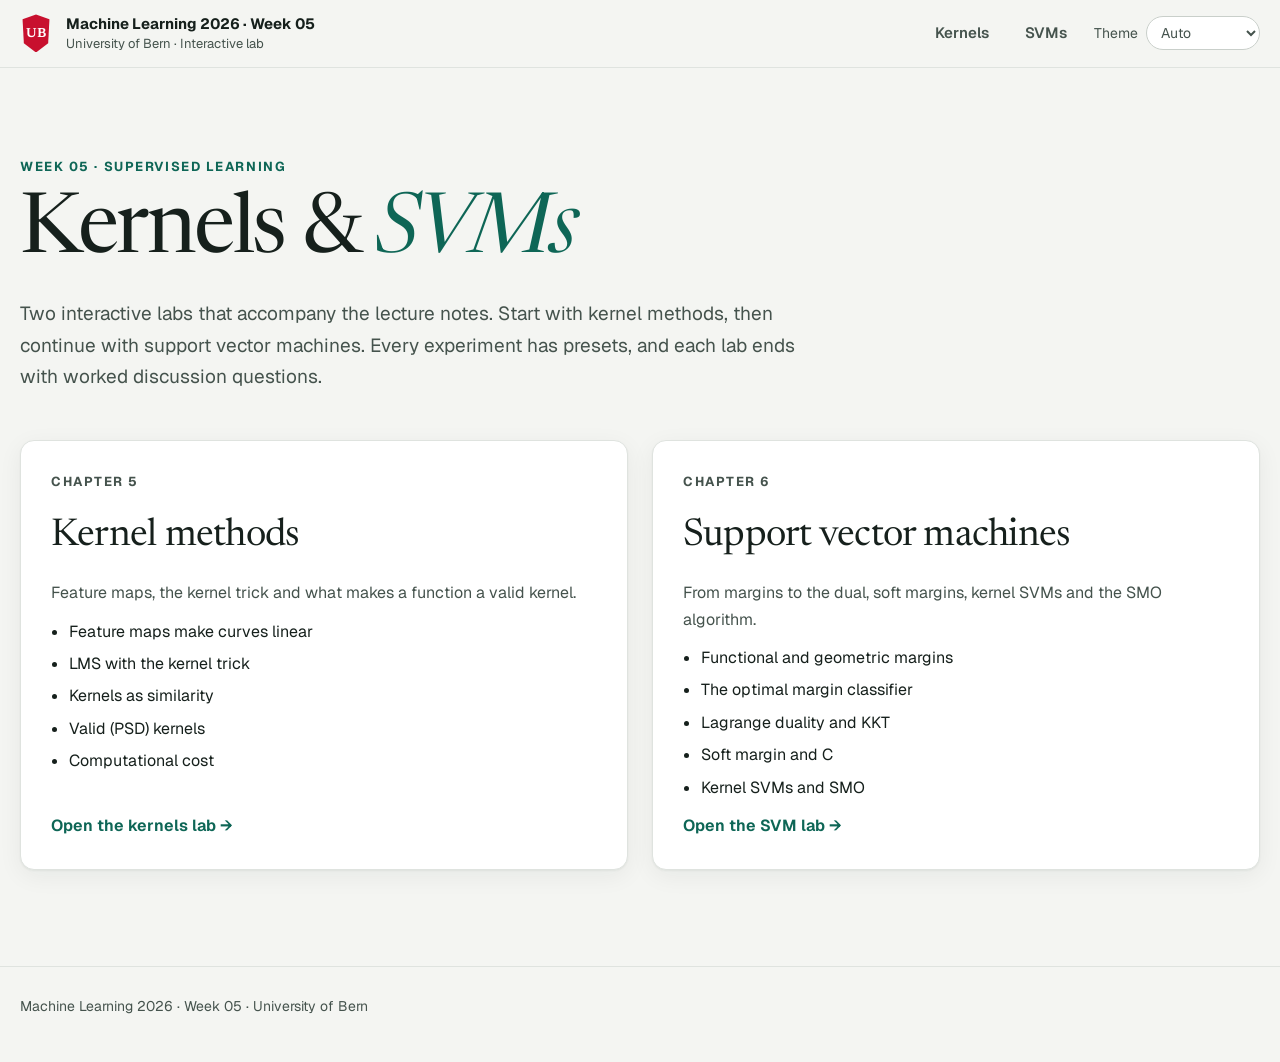
==== commit 7daf8d84: "Add Reading theme and a theme picker in the header Co-Authored-By: Claude Opus 5.5 <noreply@anthropi" ====
--- a/index.html
+++ b/index.html
@@ -7,7 +7,8 @@
 <meta name="description" content="Interactive labs for Machine Learning 2026, Week 05: kernel methods and support vector machines.">
 <link rel="preconnect" href="https://fonts.googleapis.com">
 <link rel="preconnect" href="https://fonts.gstatic.com" crossorigin>
-<link rel="stylesheet" href="https://fonts.googleapis.com/css2?family=Geist:wght@400;500;600;700&family=Geist+Mono:wght@400;600&family=Newsreader:ital,opsz,wght@0,6..72,400;0,6..72,500;1,6..72,400&display=swap">
+<link rel="stylesheet" href="https://fonts.googleapis.com/css2?family=Atkinson+Hyperlegible:ital,wght@0,400;0,700;1,400&family=Geist:wght@400;500;600;700&family=Geist+Mono:wght@400;600&family=Newsreader:ital,opsz,wght@0,6..72,400;0,6..72,500;1,6..72,400&display=swap">
+<script>try{var t=localStorage.getItem("w05-theme");if(t&&t!=="auto")document.documentElement.setAttribute("data-theme",t);}catch(e){}</script>
 <style>
 /* Layout: sticky course header → hero with module sequence → tabbed lab modules (controls left, plots right) → worked questions.
    Visual system: calm paper background, solid white surfaces, high-contrast ink, one deep-teal accent, blue/orange classes. */
@@ -43,7 +44,7 @@
   --radius: 14px;
 }
 @media (prefers-color-scheme: dark) {
-  :root:not([data-theme="light"]) {
+  :root:not([data-theme="light"]):not([data-theme="reading"]) {
     --bg: #111614;
     --surface: #181f1c;
     --surface-2: #1d2521;
@@ -101,6 +102,72 @@
   color-scheme: dark;
 }
 
+/* Reading theme: white page, near-black ink, flat surfaces and a typeface designed for legibility */
+:root[data-theme="reading"] {
+  --bg: #ffffff;
+  --surface: #ffffff;
+  --surface-2: #f7f7f5;
+  --fg: #111111;
+  --muted: #2f3533;
+  --faint: #4d5552;
+  --line: #e2e2df;
+  --line-strong: #b9bdb9;
+  --header: rgba(255, 255, 255, .97);
+  --primary: #0a5a4b;
+  --primary-hover: #074538;
+  --primary-soft: #edf5f2;
+  --primary-ink: #ffffff;
+  --pos: #1a56b8;
+  --neg: #c25a00;
+  --pos-soft: #eef3fb;
+  --neg-soft: #fdf3ea;
+  --bad: #a8261e;
+  --good: #136b44;
+  --plot-bg: #ffffff;
+  --plot-grid: rgba(0, 0, 0, .08);
+  --plot-axis: rgba(0, 0, 0, .5);
+  --plot-ink: #1f2422;
+  --shadow: none;
+  --font-body: 'Atkinson Hyperlegible', 'Helvetica Neue', Arial, sans-serif;
+  --font-display: 'Atkinson Hyperlegible', 'Helvetica Neue', Arial, sans-serif;
+  color-scheme: light;
+}
+:root[data-theme="reading"] body { font-size: 17px; line-height: 1.7; letter-spacing: .005em; }
+:root[data-theme="reading"] .hero h1,
+:root[data-theme="reading"] .module-heading h2,
+:root[data-theme="reading"] .questions h2,
+:root[data-theme="reading"] .lab-card h2 { font-weight: 700; letter-spacing: -.015em; }
+:root[data-theme="reading"] .hero h1 em { font-style: normal; }
+:root[data-theme="reading"] .module-heading p.lead,
+:root[data-theme="reading"] .hero-copy { font-size: 18px; color: var(--fg); }
+:root[data-theme="reading"] .explainer p,
+:root[data-theme="reading"] .status,
+:root[data-theme="reading"] .steps li,
+:root[data-theme="reading"] .takeaway { font-size: 17px; }
+:root[data-theme="reading"] .hint,
+:root[data-theme="reading"] .ctl-label,
+:root[data-theme="reading"] .check,
+:root[data-theme="reading"] .legend { font-size: 15.5px; }
+:root[data-theme="reading"] .eyebrow,
+:root[data-theme="reading"] .kicker,
+:root[data-theme="reading"] .toolbar,
+:root[data-theme="reading"] .controls h3,
+:root[data-theme="reading"] .readout dt,
+:root[data-theme="reading"] .plot-cell .cap,
+:root[data-theme="reading"] .result > span,
+:root[data-theme="reading"] .takeaway > span,
+:root[data-theme="reading"] .explainer > span { font-size: 13px; }
+:root[data-theme="reading"] .lab-module,
+:root[data-theme="reading"] .q,
+:root[data-theme="reading"] .hero-card,
+:root[data-theme="reading"] .module-nav { border-color: var(--line-strong); }
+
+/* Theme picker */
+.theme-pick { display: inline-flex; align-items: center; gap: 8px; font-size: 14px; color: var(--muted); }
+.theme-pick select { width: auto; padding: 6px 30px 6px 10px; font-size: 14px; border-radius: 999px; background-color: var(--surface); }
+.header-right { display: flex; align-items: center; gap: 12px; flex-wrap: wrap; justify-content: flex-end; }
+@media (max-width: 640px) { .theme-pick > span { display: none; } .theme-pick select { padding: 5px 8px; font-size: 13px; } }
+
 * { box-sizing: border-box; }
 [hidden] { display: none !important; }
 html { scroll-behavior: smooth; -webkit-text-size-adjust: 100%; }
@@ -337,10 +404,20 @@
       <span class="crest" aria-hidden="true">UB</span>
       <span class="brand-text"><strong>Machine Learning 2026 · Week 05</strong><span>University of Bern · Interactive lab</span></span>
     </a>
-    <nav class="site-nav" aria-label="Labs">
+    <div class="header-right">
+      <nav class="site-nav" aria-label="Labs">
       <a href="kernels.html">Kernels</a>
       <a href="svm.html">SVMs</a>
     </nav>
+      <label class="theme-pick"><span>Theme</span>
+        <select id="theme-select" aria-label="Colour theme">
+          <option value="auto">Auto</option>
+          <option value="light">Light</option>
+          <option value="reading">Reading</option>
+          <option value="dark">Dark</option>
+        </select>
+      </label>
+    </div>
   </div>
 </header>
 <main>
@@ -383,5 +460,596 @@
 <footer class="site-footer">
   <div class="wrap"><span>Machine Learning 2026 · Week 05 · University of Bern</span></div>
 </footer>
+<script>
+/* Shared helpers for the Week 05 interactive labs: plotting on canvas, dragging,
+   tabs, small linear algebra, kernels and an SMO solver for the SVM dual. */
+(function () {
+  'use strict';
+  const L = {};
+  window.Lab = L;
+
+  L.$ = (s, r = document) => r.querySelector(s);
+  L.$$ = (s, r = document) => Array.from(r.querySelectorAll(s));
+  L.css = name => getComputedStyle(document.documentElement).getPropertyValue(name).trim();
+  L.clamp = (v, a, b) => Math.max(a, Math.min(b, v));
+  L.fmt = (v, d = 3) => {
+    if (!isFinite(v)) return v > 0 ? '∞' : v < 0 ? '−∞' : '—';
+    const s = Math.abs(v) >= 1e4 || (Math.abs(v) > 0 && Math.abs(v) < 1e-3) ? v.toExponential(2) : v.toFixed(d);
+    return s.replace('-', '−');
+  };
+  L.rgb = name => {
+    const s = L.css(name);
+    if (s.startsWith('#')) {
+      const h = s.length === 4 ? s.slice(1).split('').map(c => c + c).join('') : s.slice(1, 7);
+      return [parseInt(h.slice(0, 2), 16), parseInt(h.slice(2, 4), 16), parseInt(h.slice(4, 6), 16)];
+    }
+    const m = s.match(/[\d.]+/g) || [0, 0, 0];
+    return [+m[0], +m[1], +m[2]];
+  };
+  L.reducedMotion = () => matchMedia('(prefers-reduced-motion: reduce)').matches;
+
+  /* ---------- theme change → redraw ---------- */
+  const themeListeners = new Set();
+  L.onTheme = fn => themeListeners.add(fn);
+  const fireTheme = () => themeListeners.forEach(f => f());
+  matchMedia('(prefers-color-scheme: dark)').addEventListener('change', fireTheme);
+  new MutationObserver(fireTheme).observe(document.documentElement, { attributes: true, attributeFilter: ['data-theme'] });
+  if (document.fonts) { document.fonts.addEventListener('loadingdone', fireTheme); document.fonts.ready.then(fireTheme); }
+
+  /* ---------- theme picker (Auto / Light / Reading / Dark) ---------- */
+  L.themePicker = () => {
+    const sel = document.getElementById('theme-select');
+    if (!sel) return;
+    let cur = 'auto';
+    try { cur = localStorage.getItem('w05-theme') || 'auto'; } catch (e) { /* storage unavailable */ }
+    sel.value = cur;
+    sel.addEventListener('change', () => {
+      const v = sel.value;
+      if (v === 'auto') document.documentElement.removeAttribute('data-theme');
+      else document.documentElement.setAttribute('data-theme', v);
+      try { localStorage.setItem('w05-theme', v); } catch (e) { /* storage unavailable */ }
+    });
+  };
+  L.themePicker();
+
+  /* ---------- MathJax re-typeset for dynamic content ---------- */
+  L.typeset = els => {
+    if (window.MathJax && MathJax.typesetPromise) {
+      (MathJax.startup && MathJax.startup.promise ? MathJax.startup.promise : Promise.resolve())
+        .then(() => MathJax.typesetPromise(els)).catch(() => {});
+    }
+  };
+
+  /* ---------- controls ---------- */
+  // Bind a range input to an <output>; returns a getter. map converts slider value to model value.
+  L.range = (id, { map = v => v, show = v => v, on } = {}) => {
+    const el = document.getElementById(id);
+    const out = document.querySelector(`output[for="${id}"]`);
+    const get = () => map(parseFloat(el.value));
+    const upd = () => { if (out) out.textContent = show(get()); };
+    el.addEventListener('input', () => { upd(); on && on(get()); });
+    upd();
+    get.el = el;
+    get.set = raw => { el.value = raw; upd(); };
+    get.refresh = upd;
+    return get;
+  };
+  // Segmented buttons: container with buttons[data-v]; returns getter
+  L.seg = (id, on) => {
+    const box = document.getElementById(id);
+    let val = (box.querySelector('[aria-pressed="true"]') || box.querySelector('button')).dataset.v;
+    const set = v => {
+      val = v;
+      box.querySelectorAll('button').forEach(b => b.setAttribute('aria-pressed', String(b.dataset.v === v)));
+    };
+    box.addEventListener('click', e => {
+      const b = e.target.closest('button[data-v]');
+      if (!b) return;
+      set(b.dataset.v); on && on(val);
+    });
+    set(val);
+    const get = () => val;
+    get.set = set;
+    return get;
+  };
+  // Preset chips: row with buttons[data-preset]
+  L.presets = (rowId, explainerId, table, apply) => {
+    const row = document.getElementById(rowId);
+    const exp = explainerId && document.getElementById(explainerId);
+    const select = key => {
+      row.querySelectorAll('button[data-preset]').forEach(b => b.setAttribute('aria-pressed', String(b.dataset.preset === key)));
+      if (exp && table[key]) { exp.querySelector('p').innerHTML = table[key].text; L.typeset([exp]); }
+      apply(key, table[key]);
+    };
+    row.addEventListener('click', e => {
+      const b = e.target.closest('button[data-preset]');
+      if (b) select(b.dataset.preset);
+    });
+    return {
+      select,
+      clear: () => row.querySelectorAll('button[data-preset]').forEach(b => b.setAttribute('aria-pressed', 'false'))
+    };
+  };
+
+  /* ---------- tabs ---------- */
+  L.tabs = (navId) => {
+    const nav = document.getElementById(navId);
+    const btns = L.$$('button[role="tab"]', nav);
+    const show = id => {
+      btns.forEach(b => {
+        const on = b.getAttribute('aria-controls') === id;
+        b.setAttribute('aria-selected', String(on));
+        b.tabIndex = on ? 0 : -1;
+        document.getElementById(b.getAttribute('aria-controls')).hidden = !on;
+      });
+      try { localStorage.setItem('tab:' + location.pathname + navId, id); } catch (e) { /* storage unavailable */ }
+    };
+    nav.addEventListener('click', e => {
+      const b = e.target.closest('button[role="tab"]');
+      if (b) show(b.getAttribute('aria-controls'));
+    });
+    nav.addEventListener('keydown', e => {
+      const i = btns.indexOf(document.activeElement);
+      if (i < 0) return;
+      if (e.key === 'ArrowRight' || e.key === 'ArrowLeft') {
+        const j = (i + (e.key === 'ArrowRight' ? 1 : btns.length - 1)) % btns.length;
+        btns[j].focus(); show(btns[j].getAttribute('aria-controls'));
+        e.preventDefault();
+      }
+    });
+    const ids = btns.map(b => b.getAttribute('aria-controls'));
+    const fromHash = location.hash.slice(1);
+    let start = ids.includes(fromHash) ? fromHash : null;
+    if (!start) { try { const s = localStorage.getItem('tab:' + location.pathname + navId); if (ids.includes(s)) start = s; } catch (e) { /* ignore */ } }
+    show(start || ids[0]);
+    L.$$('a[data-tab]').forEach(a => a.addEventListener('click', ev => {
+      ev.preventDefault(); show(a.dataset.tab);
+      document.getElementById(navId).scrollIntoView({ behavior: L.reducedMotion() ? 'auto' : 'smooth', block: 'start' });
+    }));
+    return { show };
+  };
+
+  /* ---------- Plot ---------- */
+  class Plot {
+    constructor(canvas, opts = {}) {
+      this.c = typeof canvas === 'string' ? document.getElementById(canvas) : canvas;
+      this.ctx = this.c.getContext('2d');
+      this.o = Object.assign({ xmin: -1, xmax: 1, ymin: -1, ymax: 1, equal: false, pad: { l: 44, r: 14, t: 28, b: 36 } }, opts);
+      this.o.pad = Object.assign({ l: 44, r: 14, t: 28, b: 36 }, opts.pad || {});
+      this.draw = () => {};
+      this._raf = 0;
+      new ResizeObserver(() => this.render()).observe(this.c);
+      L.onTheme(() => this.render());
+    }
+    range(xmin, xmax, ymin, ymax) { Object.assign(this.o, { xmin, xmax, ymin, ymax }); return this; }
+    layout() {
+      const dpr = window.devicePixelRatio || 1;
+      const w = this.c.clientWidth, h = this.c.clientHeight;
+      if (this.c.width !== Math.round(w * dpr) || this.c.height !== Math.round(h * dpr)) {
+        this.c.width = Math.round(w * dpr); this.c.height = Math.round(h * dpr);
+      }
+      this.ctx.setTransform(dpr, 0, 0, dpr, 0, 0);
+      this.w = w; this.h = h;
+      const p = this.o.pad;
+      let { xmin, xmax, ymin, ymax } = this.o;
+      const pw = Math.max(10, w - p.l - p.r), ph = Math.max(10, h - p.t - p.b);
+      if (this.o.equal) {
+        const s = Math.min(pw / (xmax - xmin), ph / (ymax - ymin));
+        const cx = (xmin + xmax) / 2, cy = (ymin + ymax) / 2;
+        xmin = cx - pw / s / 2; xmax = cx + pw / s / 2; ymin = cy - ph / s / 2; ymax = cy + ph / s / 2;
+      }
+      this.v = { xmin, xmax, ymin, ymax };
+      this.pw = pw; this.ph = ph;
+      this.sx = pw / (xmax - xmin); this.sy = ph / (ymax - ymin);
+    }
+    X(x) { return this.o.pad.l + (x - this.v.xmin) * this.sx; }
+    Y(y) { return this.o.pad.t + (this.v.ymax - y) * this.sy; }
+    wx(px) { return this.v.xmin + (px - this.o.pad.l) / this.sx; }
+    wy(py) { return this.v.ymax - (py - this.o.pad.t) / this.sy; }
+    render() {
+      if (!this.c.clientWidth || !this.c.clientHeight) return;
+      this.layout();
+      const ctx = this.ctx;
+      ctx.clearRect(0, 0, this.w, this.h);
+      ctx.fillStyle = L.css('--plot-bg');
+      ctx.fillRect(0, 0, this.w, this.h);
+      ctx.save();
+      this.draw(this, ctx);
+      ctx.restore();
+    }
+    request() {
+      if (this._raf) return;
+      this._raf = requestAnimationFrame(() => { this._raf = 0; this.render(); });
+    }
+    clip(fn) {
+      const ctx = this.ctx, p = this.o.pad;
+      ctx.save(); ctx.beginPath(); ctx.rect(p.l, p.t, this.pw, this.ph); ctx.clip();
+      fn(ctx); ctx.restore();
+    }
+    static niceStep(span, target) {
+      const raw = span / target, mag = Math.pow(10, Math.floor(Math.log10(raw)));
+      const r = raw / mag;
+      return (r < 1.5 ? 1 : r < 3 ? 2 : r < 7 ? 5 : 10) * mag;
+    }
+    axes({ xlabel = '', ylabel = '', xticks = 6, yticks = 5, xfmt, yfmt, zero = true } = {}) {
+      const ctx = this.ctx, v = this.v, p = this.o.pad;
+      const grid = L.css('--plot-grid'), axis = L.css('--plot-axis'), ink = L.css('--plot-ink');
+      const sx = Plot.niceStep(v.xmax - v.xmin, Math.max(2, Math.min(xticks, this.pw / 60)));
+      const sy = Plot.niceStep(v.ymax - v.ymin, Math.max(2, Math.min(yticks, this.ph / 40)));
+      const dec = s => Math.max(0, -Math.floor(Math.log10(s) + 1e-9));
+      xfmt = xfmt || (t => t.toFixed(dec(sx)).replace('-', '−'));
+      yfmt = yfmt || (t => t.toFixed(dec(sy)).replace('-', '−'));
+      ctx.lineWidth = 1;
+      ctx.font = `12.5px ${L.css('--font-mono')}`;
+      ctx.fillStyle = ink;
+      ctx.strokeStyle = grid;
+      ctx.textAlign = 'center'; ctx.textBaseline = 'top';
+      for (let t = Math.ceil(v.xmin / sx) * sx; t <= v.xmax + 1e-9; t += sx) {
+        const x = Math.round(this.X(t)) + .5;
+        ctx.beginPath(); ctx.moveTo(x, p.t); ctx.lineTo(x, p.t + this.ph); ctx.stroke();
+        ctx.fillText(xfmt(Math.abs(t) < 1e-12 ? 0 : t), x, p.t + this.ph + 5);
+      }
+      ctx.textAlign = 'right'; ctx.textBaseline = 'middle';
+      for (let t = Math.ceil(v.ymin / sy) * sy; t <= v.ymax + 1e-9; t += sy) {
+        const y = Math.round(this.Y(t)) + .5;
+        ctx.beginPath(); ctx.moveTo(p.l, y); ctx.lineTo(p.l + this.pw, y); ctx.stroke();
+        ctx.fillText(yfmt(Math.abs(t) < 1e-12 ? 0 : t), p.l - 6, y);
+      }
+      ctx.strokeStyle = axis;
+      if (zero) {
+        if (v.ymin < 0 && v.ymax > 0) { const y = Math.round(this.Y(0)) + .5; ctx.beginPath(); ctx.moveTo(p.l, y); ctx.lineTo(p.l + this.pw, y); ctx.stroke(); }
+        if (v.xmin < 0 && v.xmax > 0) { const x = Math.round(this.X(0)) + .5; ctx.beginPath(); ctx.moveTo(x, p.t); ctx.lineTo(x, p.t + this.ph); ctx.stroke(); }
+      }
+      ctx.strokeRect(p.l + .5, p.t + .5, this.pw - 1, this.ph - 1);
+      ctx.font = `italic 14.5px ${L.css('--font-display')}`;
+      ctx.fillStyle = ink;
+      if (xlabel) { ctx.textAlign = 'right'; ctx.textBaseline = 'bottom'; ctx.fillText(xlabel, p.l + this.pw - 6, p.t + this.ph - 4); }
+      if (ylabel) { ctx.textAlign = 'left'; ctx.textBaseline = 'top'; ctx.fillText(ylabel, p.l + 6, p.t + 5); }
+    }
+    // Heat map of f over the plot area; color(value) → [r,g,b,a(0..255)]
+    heat(f, color, res = 4) {
+      const cols = Math.ceil(this.pw / res), rows = Math.ceil(this.ph / res);
+      if (!this._off) this._off = document.createElement('canvas');
+      const off = this._off; off.width = cols; off.height = rows;
+      const octx = off.getContext('2d');
+      const img = octx.createImageData(cols, rows);
+      for (let j = 0; j < rows; j++) {
+        const y = this.wy(this.o.pad.t + (j + .5) * this.ph / rows);
+        for (let i = 0; i < cols; i++) {
+          const x = this.wx(this.o.pad.l + (i + .5) * this.pw / cols);
+          const c = color(f(x, y));
+          const k = 4 * (j * cols + i);
+          img.data[k] = c[0]; img.data[k + 1] = c[1]; img.data[k + 2] = c[2]; img.data[k + 3] = c[3];
+        }
+      }
+      octx.putImageData(img, 0, 0);
+      const ctx = this.ctx;
+      ctx.save(); ctx.imageSmoothingEnabled = true;
+      ctx.drawImage(off, this.o.pad.l, this.o.pad.t, this.pw, this.ph);
+      ctx.restore();
+    }
+    // Marching-squares contour of f = level, drawn as line segments
+    contour(f, level, { res = 5, color, width = 2, dash = [] } = {}) {
+      const cols = Math.ceil(this.pw / res) + 1, rows = Math.ceil(this.ph / res) + 1;
+      const vals = new Float64Array(cols * rows);
+      const px = i => this.o.pad.l + i * this.pw / (cols - 1), py = j => this.o.pad.t + j * this.ph / (rows - 1);
+      for (let j = 0; j < rows; j++) for (let i = 0; i < cols; i++) vals[j * cols + i] = f(this.wx(px(i)), this.wy(py(j))) - level;
+      const ctx = this.ctx;
+      ctx.save(); ctx.strokeStyle = color; ctx.lineWidth = width; ctx.setLineDash(dash); ctx.beginPath();
+      const lerp = (a, b) => a / (a - b);
+      for (let j = 0; j < rows - 1; j++) for (let i = 0; i < cols - 1; i++) {
+        const a = vals[j * cols + i], b = vals[j * cols + i + 1], c = vals[(j + 1) * cols + i + 1], d = vals[(j + 1) * cols + i];
+        const pts = [];
+        const x0 = px(i), x1 = px(i + 1), y0 = py(j), y1 = py(j + 1);
+        if ((a > 0) !== (b > 0)) pts.push([x0 + (x1 - x0) * lerp(a, b), y0]);
+        if ((b > 0) !== (c > 0)) pts.push([x1, y0 + (y1 - y0) * lerp(b, c)]);
+        if ((d > 0) !== (c > 0)) pts.push([x0 + (x1 - x0) * lerp(d, c), y1]);
+        if ((a > 0) !== (d > 0)) pts.push([x0, y0 + (y1 - y0) * lerp(a, d)]);
+        if (pts.length >= 2) { ctx.moveTo(pts[0][0], pts[0][1]); ctx.lineTo(pts[1][0], pts[1][1]); }
+        if (pts.length === 4) { ctx.moveTo(pts[2][0], pts[2][1]); ctx.lineTo(pts[3][0], pts[3][1]); }
+      }
+      ctx.stroke(); ctx.restore();
+    }
+    // Draw an infinite line a*x + b*y + c = 0 clipped to the view
+    line(a, b, c, style = {}) {
+      const v = this.v, ctx = this.ctx;
+      let p1, p2;
+      if (Math.abs(b) > Math.abs(a)) { p1 = [v.xmin, -(a * v.xmin + c) / b]; p2 = [v.xmax, -(a * v.xmax + c) / b]; }
+      else if (Math.abs(a) > 1e-12) { p1 = [-(b * v.ymin + c) / a, v.ymin]; p2 = [-(b * v.ymax + c) / a, v.ymax]; }
+      else return;
+      this.clip(() => {
+        ctx.strokeStyle = style.color || L.css('--fg'); ctx.lineWidth = style.width || 2; ctx.setLineDash(style.dash || []);
+        ctx.beginPath(); ctx.moveTo(this.X(p1[0]), this.Y(p1[1])); ctx.lineTo(this.X(p2[0]), this.Y(p2[1])); ctx.stroke();
+      });
+    }
+    curve(f, { color, width = 2.2, dash = [], x0, x1, n } = {}) {
+      const ctx = this.ctx;
+      x0 = x0 ?? this.v.xmin; x1 = x1 ?? this.v.xmax; n = n || Math.max(100, Math.round(this.pw / 2));
+      this.clip(() => {
+        ctx.strokeStyle = color || L.css('--fg'); ctx.lineWidth = width; ctx.setLineDash(dash);
+        ctx.beginPath();
+        let pen = false;
+        for (let i = 0; i <= n; i++) {
+          const x = x0 + (x1 - x0) * i / n, y = f(x);
+          if (!isFinite(y)) { pen = false; continue; }
+          const Y = L.clamp(this.Y(y), -1e4, 1e4);
+          if (!pen) { ctx.moveTo(this.X(x), Y); pen = true; } else ctx.lineTo(this.X(x), Y);
+        }
+        ctx.stroke();
+      });
+    }
+    // Class marker: +1 = filled circle (blue), −1 = filled square (orange)
+    marker(x, y, label, { r = 6, ring = false, faded = false, ringColor } = {}) {
+      const ctx = this.ctx, X = this.X(x), Y = this.Y(y);
+      ctx.save();
+      ctx.globalAlpha = faded ? .35 : 1;
+      ctx.fillStyle = label > 0 ? L.css('--pos') : L.css('--neg');
+      ctx.strokeStyle = L.css('--plot-bg'); ctx.lineWidth = 1.5;
+      ctx.beginPath();
+      if (label > 0) ctx.arc(X, Y, r, 0, 2 * Math.PI); else ctx.rect(X - r * .9, Y - r * .9, r * 1.8, r * 1.8);
+      ctx.fill(); ctx.stroke();
+      if (ring) {
+        ctx.globalAlpha = 1; ctx.strokeStyle = ringColor || L.css('--fg'); ctx.lineWidth = 2;
+        ctx.beginPath(); ctx.arc(X, Y, r + 5, 0, 2 * Math.PI); ctx.stroke();
+      }
+      ctx.restore();
+    }
+    dot(x, y, { r = 4, color } = {}) {
+      const ctx = this.ctx;
+      ctx.fillStyle = color || L.css('--fg');
+      ctx.beginPath(); ctx.arc(this.X(x), this.Y(y), r, 0, 2 * Math.PI); ctx.fill();
+    }
+    arrow(x0, y0, x1, y1, { color, width = 2 } = {}) {
+      const ctx = this.ctx, X0 = this.X(x0), Y0 = this.Y(y0), X1 = this.X(x1), Y1 = this.Y(y1);
+      const a = Math.atan2(Y1 - Y0, X1 - X0), h = 9;
+      ctx.save(); ctx.strokeStyle = ctx.fillStyle = color || L.css('--fg'); ctx.lineWidth = width;
+      ctx.beginPath(); ctx.moveTo(X0, Y0); ctx.lineTo(X1, Y1); ctx.stroke();
+      ctx.beginPath(); ctx.moveTo(X1, Y1);
+      ctx.lineTo(X1 - h * Math.cos(a - .4), Y1 - h * Math.sin(a - .4));
+      ctx.lineTo(X1 - h * Math.cos(a + .4), Y1 - h * Math.sin(a + .4)); ctx.closePath(); ctx.fill();
+      ctx.restore();
+    }
+    label(text, x, y, { color, align = 'left', base = 'middle', font, dx = 0, dy = 0 } = {}) {
+      const ctx = this.ctx;
+      ctx.save(); ctx.fillStyle = color || L.css('--plot-ink');
+      ctx.font = font || `13.5px ${L.css('--font-body')}`;
+      ctx.textAlign = align; ctx.textBaseline = base;
+      ctx.fillText(text, this.X(x) + dx, this.Y(y) + dy); ctx.restore();
+    }
+  }
+  L.Plot = Plot;
+
+  // Diverging blue/orange fill for decision values. s = soft scale.
+  L.divergingColor = (scale = 1, maxAlpha = 0.42) => {
+    const pos = L.rgb('--pos'), neg = L.rgb('--neg');
+    return v => {
+      const t = Math.min(1, Math.abs(v) / scale);
+      const c = v >= 0 ? pos : neg;
+      return [c[0], c[1], c[2], Math.round(255 * maxAlpha * Math.sqrt(t))];
+    };
+  };
+  // Sequential single-hue fill (primary)
+  L.seqColor = (lo, hi, maxAlpha = 0.85, token = '--primary') => {
+    const c = L.rgb(token);
+    return v => {
+      const t = L.clamp((v - lo) / (hi - lo || 1), 0, 1);
+      return [c[0], c[1], c[2], Math.round(255 * maxAlpha * t)];
+    };
+  };
+
+  /* ---------- dragging points ---------- */
+  // pts: () => array of {x,y}; onMove(i, x, y); hitPx radius
+  L.drag = (plot, { pts, onMove, onEnd, onHover, hitPx = 16, bounds }) => {
+    const c = plot.c;
+    let active = -1;
+    const pos = e => {
+      const r = c.getBoundingClientRect();
+      return [plot.wx(e.clientX - r.left), plot.wy(e.clientY - r.top), e.clientX - r.left, e.clientY - r.top];
+    };
+    const hit = (px, py) => {
+      let best = -1, bd = hitPx * hitPx;
+      pts().forEach((p, i) => {
+        const dx = plot.X(p.x) - px, dy = plot.Y(p.y) - py, d = dx * dx + dy * dy;
+        if (d < bd) { bd = d; best = i; }
+      });
+      return best;
+    };
+    c.addEventListener('pointerdown', e => {
+      const [, , px, py] = pos(e);
+      active = hit(px, py);
+      if (active >= 0) { c.setPointerCapture(e.pointerId); e.preventDefault(); c.style.cursor = 'grabbing'; }
+    });
+    c.addEventListener('pointermove', e => {
+      const [x, y, px, py] = pos(e);
+      if (active >= 0) {
+        const v = plot.v, b = bounds || v;
+        onMove(active, L.clamp(x, b.xmin, b.xmax), L.clamp(y, b.ymin, b.ymax));
+      } else {
+        c.style.cursor = hit(px, py) >= 0 ? 'grab' : 'crosshair';
+        onHover && onHover(x, y);
+      }
+    });
+    const end = e => {
+      if (active >= 0) { active = -1; c.style.cursor = 'grab'; try { c.releasePointerCapture(e.pointerId); } catch (_) { /* already released */ } onEnd && onEnd(); }
+    };
+    c.addEventListener('pointerup', end);
+    c.addEventListener('pointercancel', end);
+    c.addEventListener('pointerleave', () => { if (active < 0 && onHover) onHover(null, null); });
+  };
+
+  /* ---------- linear algebra ---------- */
+  L.dot = (a, b) => { let s = 0; for (let i = 0; i < a.length; i++) s += a[i] * b[i]; return s; };
+  L.dist2 = (a, b) => { let s = 0; for (let i = 0; i < a.length; i++) { const d = a[i] - b[i]; s += d * d; } return s; };
+  // Solve A x = b (Gaussian elimination with partial pivoting); returns null if singular
+  L.solve = (A, b) => {
+    const n = b.length, M = A.map((r, i) => [...r, b[i]]);
+    for (let k = 0; k < n; k++) {
+      let p = k;
+      for (let i = k + 1; i < n; i++) if (Math.abs(M[i][k]) > Math.abs(M[p][k])) p = i;
+      if (Math.abs(M[p][k]) < 1e-14) return null;
+      [M[k], M[p]] = [M[p], M[k]];
+      for (let i = k + 1; i < n; i++) {
+        const f = M[i][k] / M[k][k];
+        for (let j = k; j <= n; j++) M[i][j] -= f * M[k][j];
+      }
+    }
+    const x = new Array(n).fill(0);
+    for (let i = n - 1; i >= 0; i--) {
+      let s = M[i][n];
+      for (let j = i + 1; j < n; j++) s -= M[i][j] * x[j];
+      x[i] = s / M[i][i];
+    }
+    return x;
+  };
+  // Symmetric eigen-decomposition (cyclic Jacobi). Returns {values, vectors} with vectors[k] the k-th eigenvector, sorted descending.
+  L.eigSym = A0 => {
+    const n = A0.length, A = A0.map(r => r.slice());
+    const V = A.map((r, i) => r.map((_, j) => (i === j ? 1 : 0)));
+    for (let sweep = 0; sweep < 60; sweep++) {
+      let off = 0;
+      for (let i = 0; i < n; i++) for (let j = i + 1; j < n; j++) off += A[i][j] * A[i][j];
+      if (off < 1e-22) break;
+      for (let p = 0; p < n; p++) for (let q = p + 1; q < n; q++) {
+        if (Math.abs(A[p][q]) < 1e-300) continue;
+        const th = (A[q][q] - A[p][p]) / (2 * A[p][q]);
+        const t = Math.sign(th || 1) / (Math.abs(th) + Math.sqrt(th * th + 1));
+        const c = 1 / Math.sqrt(t * t + 1), s = t * c;
+        for (let k = 0; k < n; k++) {
+          const akp = A[k][p], akq = A[k][q];
+          A[k][p] = c * akp - s * akq; A[k][q] = s * akp + c * akq;
+        }
+        for (let k = 0; k < n; k++) {
+          const apk = A[p][k], aqk = A[q][k];
+          A[p][k] = c * apk - s * aqk; A[q][k] = s * apk + c * aqk;
+        }
+        for (let k = 0; k < n; k++) {
+          const vkp = V[k][p], vkq = V[k][q];
+          V[k][p] = c * vkp - s * vkq; V[k][q] = s * vkp + c * vkq;
+        }
+      }
+    }
+    const idx = [...Array(n).keys()].sort((a, b) => A[b][b] - A[a][a]);
+    return { values: idx.map(i => A[i][i]), vectors: idx.map(i => V.map(r => r[i])) };
+  };
+  // Largest eigenvalue of a symmetric PSD matrix via power iteration
+  L.lambdaMax = K => {
+    const n = K.length; let v = new Array(n).fill(1 / Math.sqrt(n)), lam = 0;
+    for (let it = 0; it < 200; it++) {
+      const w = K.map(r => L.dot(r, v));
+      const nrm = Math.sqrt(L.dot(w, w)) || 1;
+      const l2 = L.dot(v, w);
+      v = w.map(x => x / nrm);
+      if (Math.abs(l2 - lam) < 1e-10 * Math.abs(l2)) { lam = l2; break; }
+      lam = l2;
+    }
+    return lam;
+  };
+
+  /* ---------- kernels ---------- */
+  L.kernel = (type, p = {}) => {
+    switch (type) {
+      case 'linear': return (a, b) => L.dot(a, b);
+      case 'poly': return (a, b) => Math.pow(L.dot(a, b) + p.c, p.k);
+      case 'cubic': return (a, b) => { const t = L.dot(a, b); return 1 + t + t * t + t * t * t; };
+      case 'rbf': return (a, b) => Math.exp(-L.dist2(a, b) / (2 * p.sigma * p.sigma));
+      default: throw new Error('unknown kernel ' + type);
+    }
+  };
+
+  /* ---------- SMO for the SVM dual ----------
+     Lecture form: max W(α) = Σα − ½ΣΣ y_i y_j α_i α_j K_ij, 0 ≤ α ≤ C, Σ α_i y_i = 0.
+     Internally we minimise f(α) = −W(α) with gradient G = Qα − 1, Q_ij = y_i y_j K_ij,
+     choosing the maximal-violating pair each step (Keerthi et al.; LIBSVM's first-order rule). */
+  class SMO {
+    constructor(X, y, kfn, C, tol = 1e-3) {
+      this.X = X; this.y = y; this.k = kfn; this.C = C; this.tol = tol;
+      const n = this.n = X.length;
+      this.K = X.map(a => X.map(b => kfn(a, b)));
+      this.alpha = new Array(n).fill(0);
+      this.G = new Array(n).fill(-1);
+      this.iter = 0;
+    }
+    up(t) { const a = this.alpha[t]; return (this.y[t] > 0 && a < this.C - 1e-12) || (this.y[t] < 0 && a > 1e-12); }
+    low(t) { const a = this.alpha[t]; return (this.y[t] < 0 && a < this.C - 1e-12) || (this.y[t] > 0 && a > 1e-12); }
+    select() {
+      let m = -Infinity, M = Infinity, i = -1, j = -1;
+      for (let t = 0; t < this.n; t++) {
+        const v = -this.y[t] * this.G[t];
+        if (this.up(t) && v > m) { m = v; i = t; }
+        if (this.low(t) && v < M) { M = v; j = t; }
+      }
+      return { i, j, gap: m - M };
+    }
+    // One SMO step. Returns info about the pair or null when converged.
+    step() {
+      const { i, j, gap } = this.select();
+      if (i < 0 || j < 0 || gap < this.tol) return null;
+      const y = this.y, K = this.K, a = this.alpha, C = this.C, G = this.G;
+      const before = [a[i], a[j]];
+      const Qij = y[i] * y[j] * K[i][j];
+      if (y[i] !== y[j]) {
+        let quad = K[i][i] + K[j][j] + 2 * Qij; if (quad <= 0) quad = 1e-12;
+        const delta = (-G[i] - G[j]) / quad, diff = a[i] - a[j];
+        a[i] += delta; a[j] += delta;
+        if (diff > 0) { if (a[j] < 0) { a[j] = 0; a[i] = diff; } } else if (a[i] < 0) { a[i] = 0; a[j] = -diff; }
+        if (diff > 0) { if (a[i] > C) { a[i] = C; a[j] = C - diff; } } else if (a[j] > C) { a[j] = C; a[i] = C + diff; }
+      } else {
+        let quad = K[i][i] + K[j][j] - 2 * Qij; if (quad <= 0) quad = 1e-12;
+        const delta = (G[i] - G[j]) / quad, sum = a[i] + a[j];
+        a[i] -= delta; a[j] += delta;
+        if (sum > C) { if (a[i] > C) { a[i] = C; a[j] = sum - C; } } else if (a[j] < 0) { a[j] = 0; a[i] = sum; }
+        if (sum > C) { if (a[j] > C) { a[j] = C; a[i] = sum - C; } } else if (a[i] < 0) { a[i] = 0; a[j] = sum; }
+      }
+      const di = a[i] - before[0], dj = a[j] - before[1];
+      for (let t = 0; t < this.n; t++) G[t] += y[t] * (y[i] * K[i][t] * di + y[j] * K[j][t] * dj);
+      this.iter++;
+      return { i, j, gap, before, after: [a[i], a[j]] };
+    }
+    solve(maxIter = 50000) { while (this.iter < maxIter && this.step()); return this; }
+    converged() { return this.select().gap < this.tol; }
+    get b() {
+      let ub = Infinity, lb = -Infinity, sum = 0, nf = 0;
+      for (let t = 0; t < this.n; t++) {
+        const yG = this.y[t] * this.G[t], a = this.alpha[t];
+        if (a >= this.C - 1e-9) { if (this.y[t] < 0) ub = Math.min(ub, yG); else lb = Math.max(lb, yG); }
+        else if (a <= 1e-9) { if (this.y[t] > 0) ub = Math.min(ub, yG); else lb = Math.max(lb, yG); }
+        else { nf++; sum += yG; }
+      }
+      const rho = nf > 0 ? sum / nf : (isFinite(ub) && isFinite(lb) ? (ub + lb) / 2 : (isFinite(ub) ? ub : isFinite(lb) ? lb : 0));
+      return -rho;
+    }
+    // Decision value Σ α_i y_i K(x_i, x) + b
+    f(x, b = this.b) {
+      let s = b;
+      for (let t = 0; t < this.n; t++) if (this.alpha[t] > 1e-10) s += this.alpha[t] * this.y[t] * this.k(this.X[t], x);
+      return s;
+    }
+    fTrain(t, b = this.b) { let s = b; for (let u = 0; u < this.n; u++) s += this.alpha[u] * this.y[u] * this.K[u][t]; return s; }
+    W() {
+      let s = 0;
+      for (let i = 0; i < this.n; i++) {
+        s += this.alpha[i];
+        for (let j = 0; j < this.n; j++) s -= .5 * this.y[i] * this.y[j] * this.alpha[i] * this.alpha[j] * this.K[i][j];
+      }
+      return s;
+    }
+    w() { // linear kernel only: w = Σ α_i y_i x_i
+      const d = this.X[0].length, w = new Array(d).fill(0);
+      for (let t = 0; t < this.n; t++) for (let k = 0; k < d; k++) w[k] += this.alpha[t] * this.y[t] * this.X[t][k];
+      return w;
+    }
+  }
+  L.SMO = SMO;
+
+  /* ---------- seeded random ---------- */
+  L.rng = (seed = 1) => {
+    let s = seed >>> 0;
+    const r = () => { s = (s + 0x6D2B79F5) >>> 0; let t = s; t = Math.imul(t ^ (t >>> 15), t | 1); t ^= t + Math.imul(t ^ (t >>> 7), t | 61); return ((t ^ (t >>> 14)) >>> 0) / 4294967296; };
+    r.normal = () => { let u = 0, v = 0; while (u === 0) u = r(); v = r(); return Math.sqrt(-2 * Math.log(u)) * Math.cos(2 * Math.PI * v); };
+    return r;
+  };
+})();
+
+</script>
 </body>
 </html>
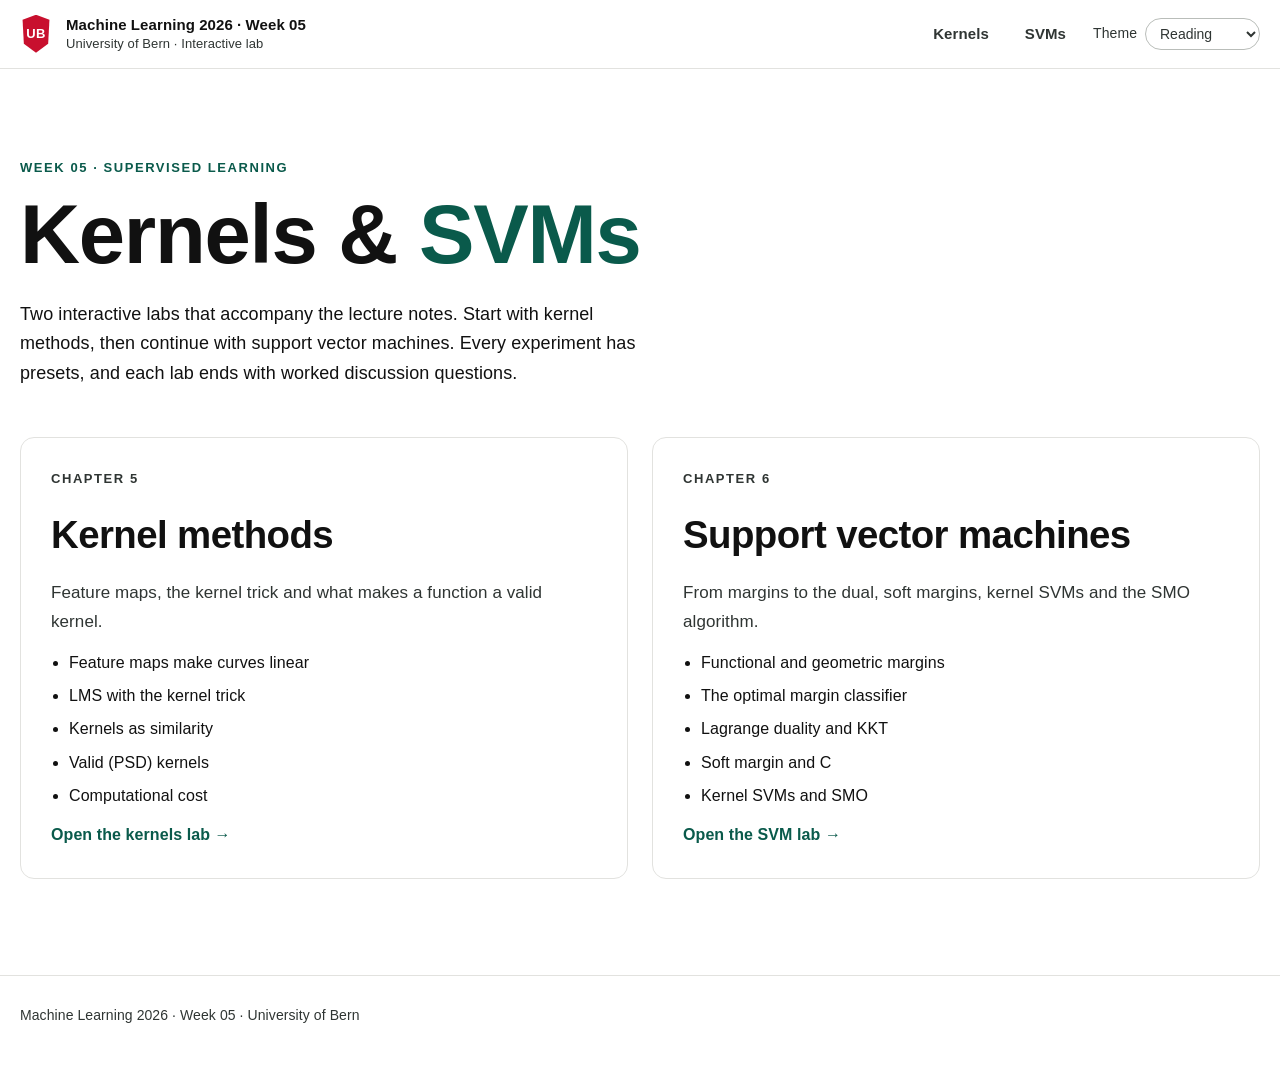
==== commit d88a2c94: "Make Reading the default theme for new visitors Co-Authored-By: Claude Opus 5.5 <noreply@anthropic.c" ====
--- a/index.html
+++ b/index.html
@@ -8,7 +8,7 @@
 <link rel="preconnect" href="https://fonts.googleapis.com">
 <link rel="preconnect" href="https://fonts.gstatic.com" crossorigin>
 <link rel="stylesheet" href="https://fonts.googleapis.com/css2?family=Atkinson+Hyperlegible:ital,wght@0,400;0,700;1,400&family=Geist:wght@400;500;600;700&family=Geist+Mono:wght@400;600&family=Newsreader:ital,opsz,wght@0,6..72,400;0,6..72,500;1,6..72,400&display=swap">
-<script>try{var t=localStorage.getItem("w05-theme");if(t&&t!=="auto")document.documentElement.setAttribute("data-theme",t);}catch(e){}</script>
+<script>var t="reading";try{t=localStorage.getItem("w05-theme")||t;}catch(e){}if(t!=="auto")document.documentElement.setAttribute("data-theme",t);</script>
 <style>
 /* Layout: sticky course header → hero with module sequence → tabbed lab modules (controls left, plots right) → worked questions.
    Visual system: calm paper background, solid white surfaces, high-contrast ink, one deep-teal accent, blue/orange classes. */
@@ -496,12 +496,12 @@
   new MutationObserver(fireTheme).observe(document.documentElement, { attributes: true, attributeFilter: ['data-theme'] });
   if (document.fonts) { document.fonts.addEventListener('loadingdone', fireTheme); document.fonts.ready.then(fireTheme); }
 
-  /* ---------- theme picker (Auto / Light / Reading / Dark) ---------- */
+  /* ---------- theme picker (Auto / Light / Reading / Dark); Reading is the default ---------- */
   L.themePicker = () => {
     const sel = document.getElementById('theme-select');
     if (!sel) return;
-    let cur = 'auto';
-    try { cur = localStorage.getItem('w05-theme') || 'auto'; } catch (e) { /* storage unavailable */ }
+    let cur = 'reading';
+    try { cur = localStorage.getItem('w05-theme') || 'reading'; } catch (e) { /* storage unavailable */ }
     sel.value = cur;
     sel.addEventListener('change', () => {
       const v = sel.value;
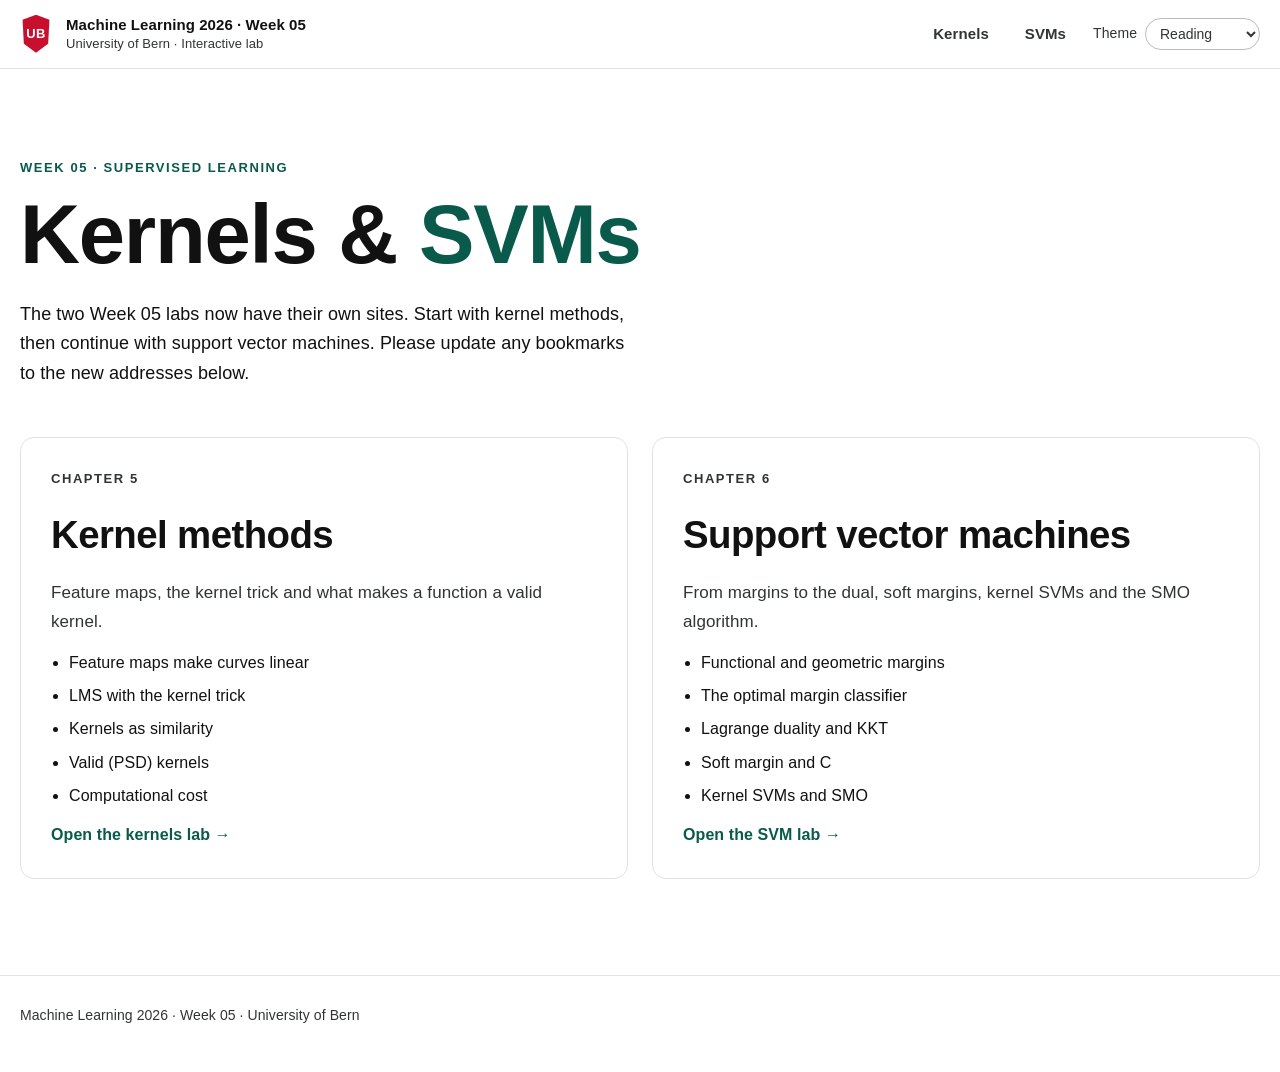
==== commit 901891cb: "Point to the new separate kernels and SVM sites; redirect old lab URLs Co-Authored-By: Claude Opus 5" ====
--- a/index.html
+++ b/index.html
@@ -406,8 +406,8 @@
     </a>
     <div class="header-right">
       <nav class="site-nav" aria-label="Labs">
-      <a href="kernels.html">Kernels</a>
-      <a href="svm.html">SVMs</a>
+      <a href="https://sebastian-stapf.github.io/ml2026-week05-kernels/">Kernels</a>
+      <a href="https://sebastian-stapf.github.io/ml2026-week05-svm/">SVMs</a>
     </nav>
       <label class="theme-pick"><span>Theme</span>
         <select id="theme-select" aria-label="Colour theme">
@@ -425,11 +425,11 @@
     <div>
       <p class="eyebrow">Week 05 · Supervised learning</p>
       <h1>Kernels &amp; <em>SVMs</em></h1>
-      <p class="hero-copy">Two interactive labs that accompany the lecture notes. Start with kernel methods, then continue with support vector machines. Every experiment has presets, and each lab ends with worked discussion questions.</p>
+      <p class="hero-copy">The two Week 05 labs now have their own sites. Start with kernel methods, then continue with support vector machines. Please update any bookmarks to the new addresses below.</p>
     </div>
   </section>
   <section class="wrap lab-cards">
-    <a class="lab-card" href="kernels.html">
+    <a class="lab-card" href="https://sebastian-stapf.github.io/ml2026-week05-kernels/">
       <p class="kicker" style="margin:0">Chapter 5</p>
       <h2>Kernel methods</h2>
       <p>Feature maps, the kernel trick and what makes a function a valid kernel.</p>
@@ -442,7 +442,7 @@
       </ul>
       <span class="go">Open the kernels lab →</span>
     </a>
-    <a class="lab-card" href="svm.html">
+    <a class="lab-card" href="https://sebastian-stapf.github.io/ml2026-week05-svm/">
       <p class="kicker" style="margin:0">Chapter 6</p>
       <h2>Support vector machines</h2>
       <p>From margins to the dual, soft margins, kernel SVMs and the SMO algorithm.</p>
